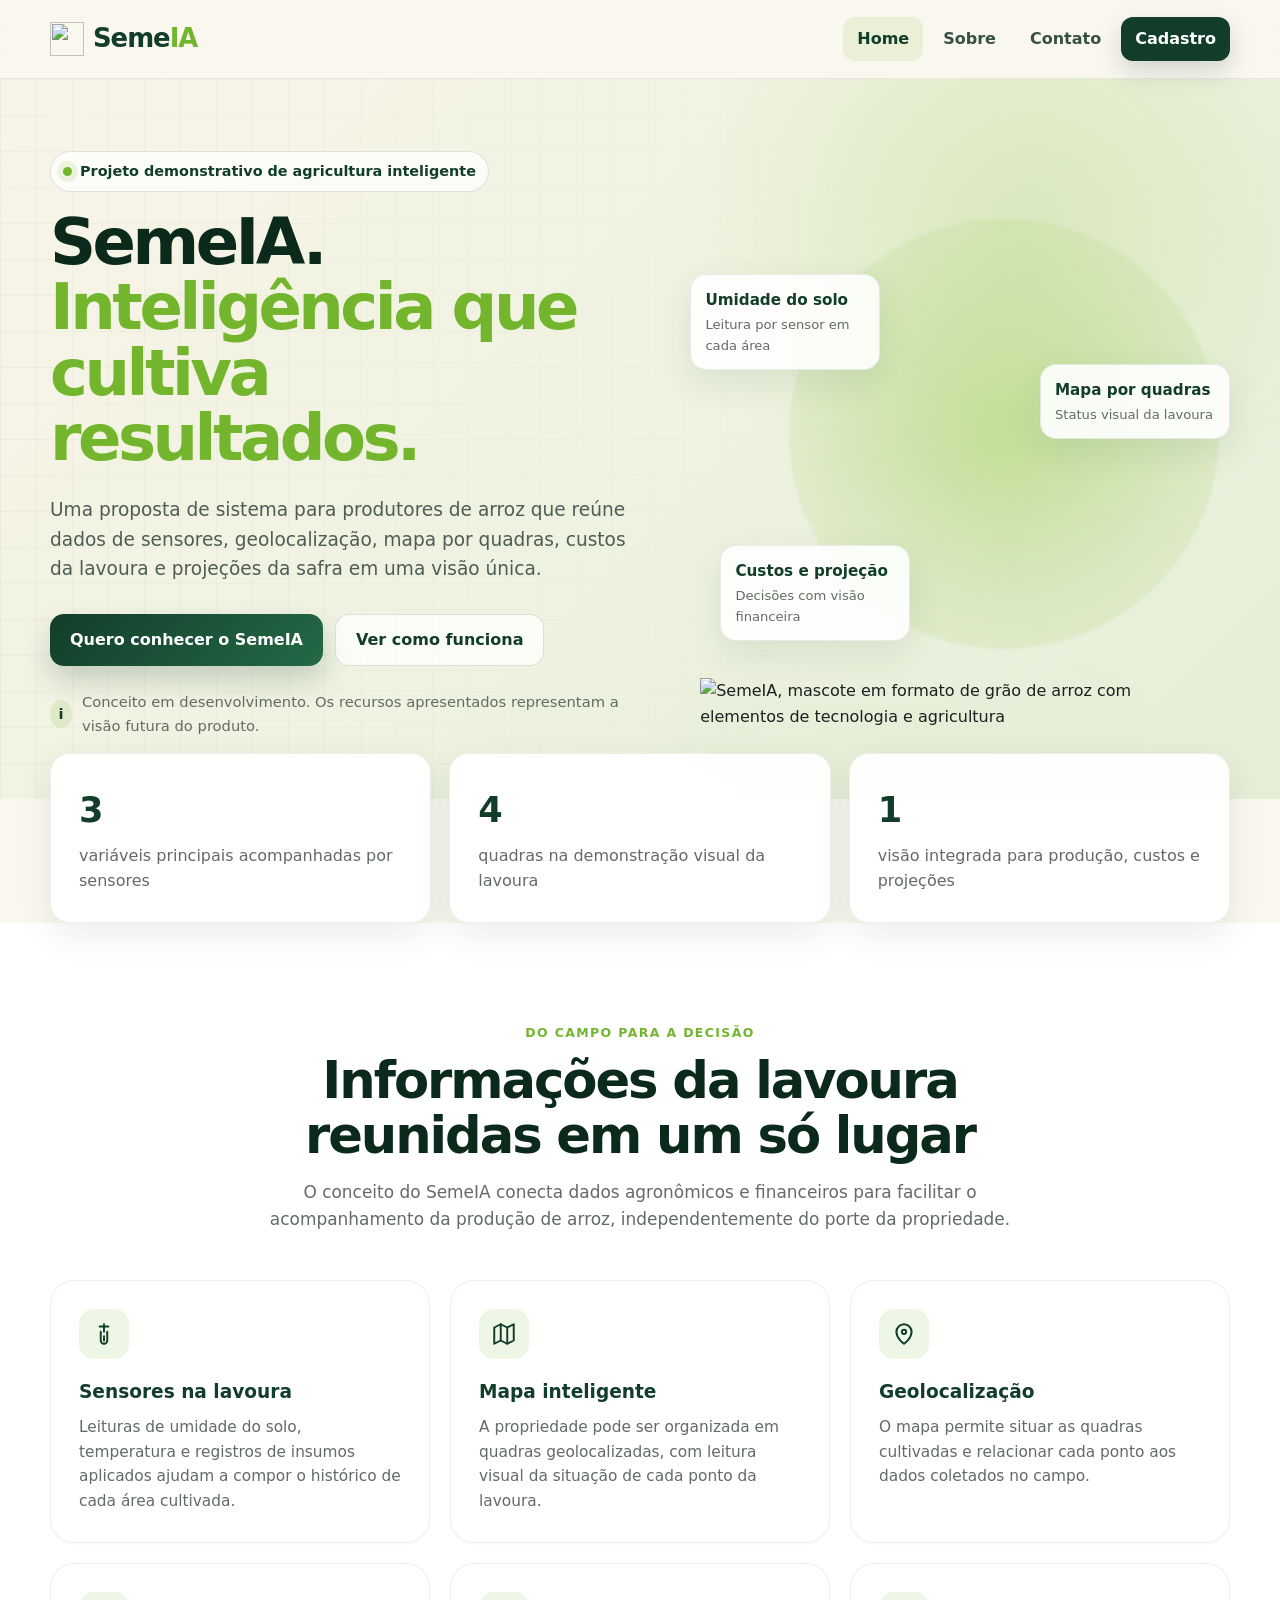
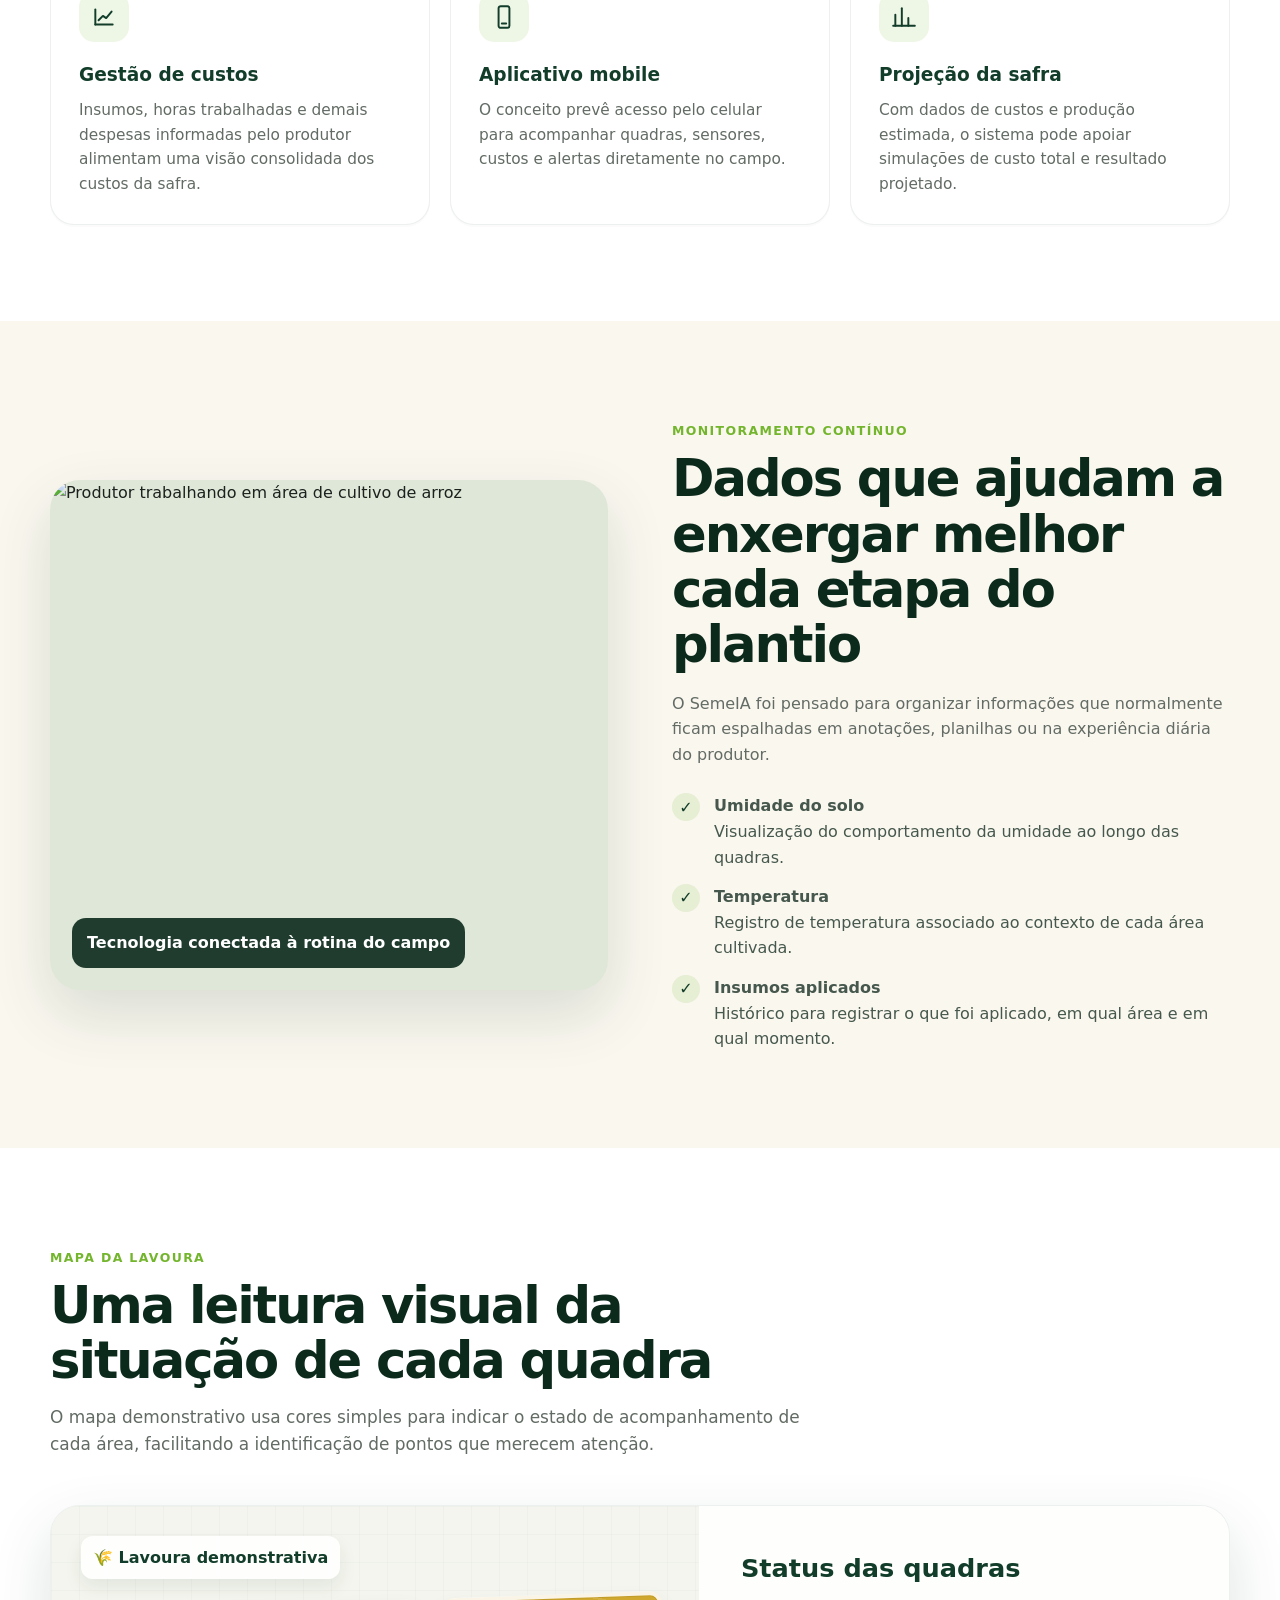
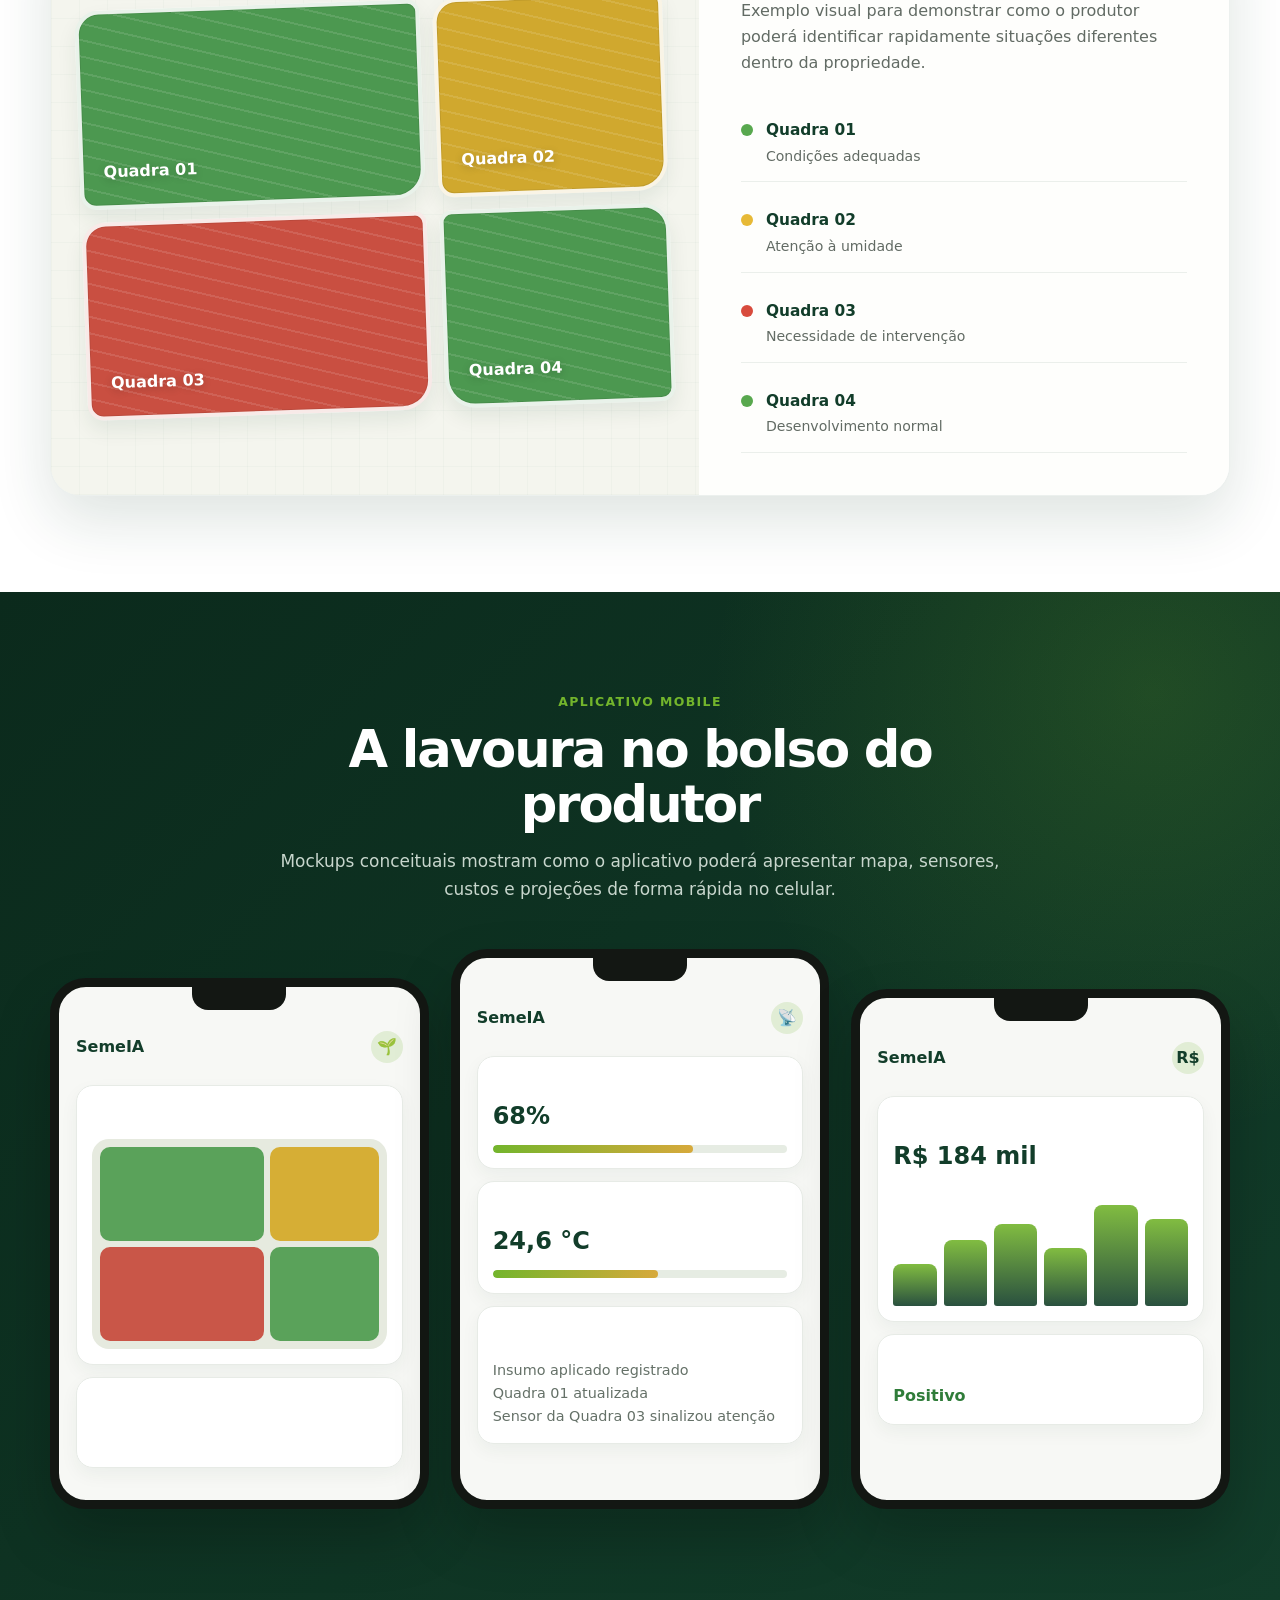
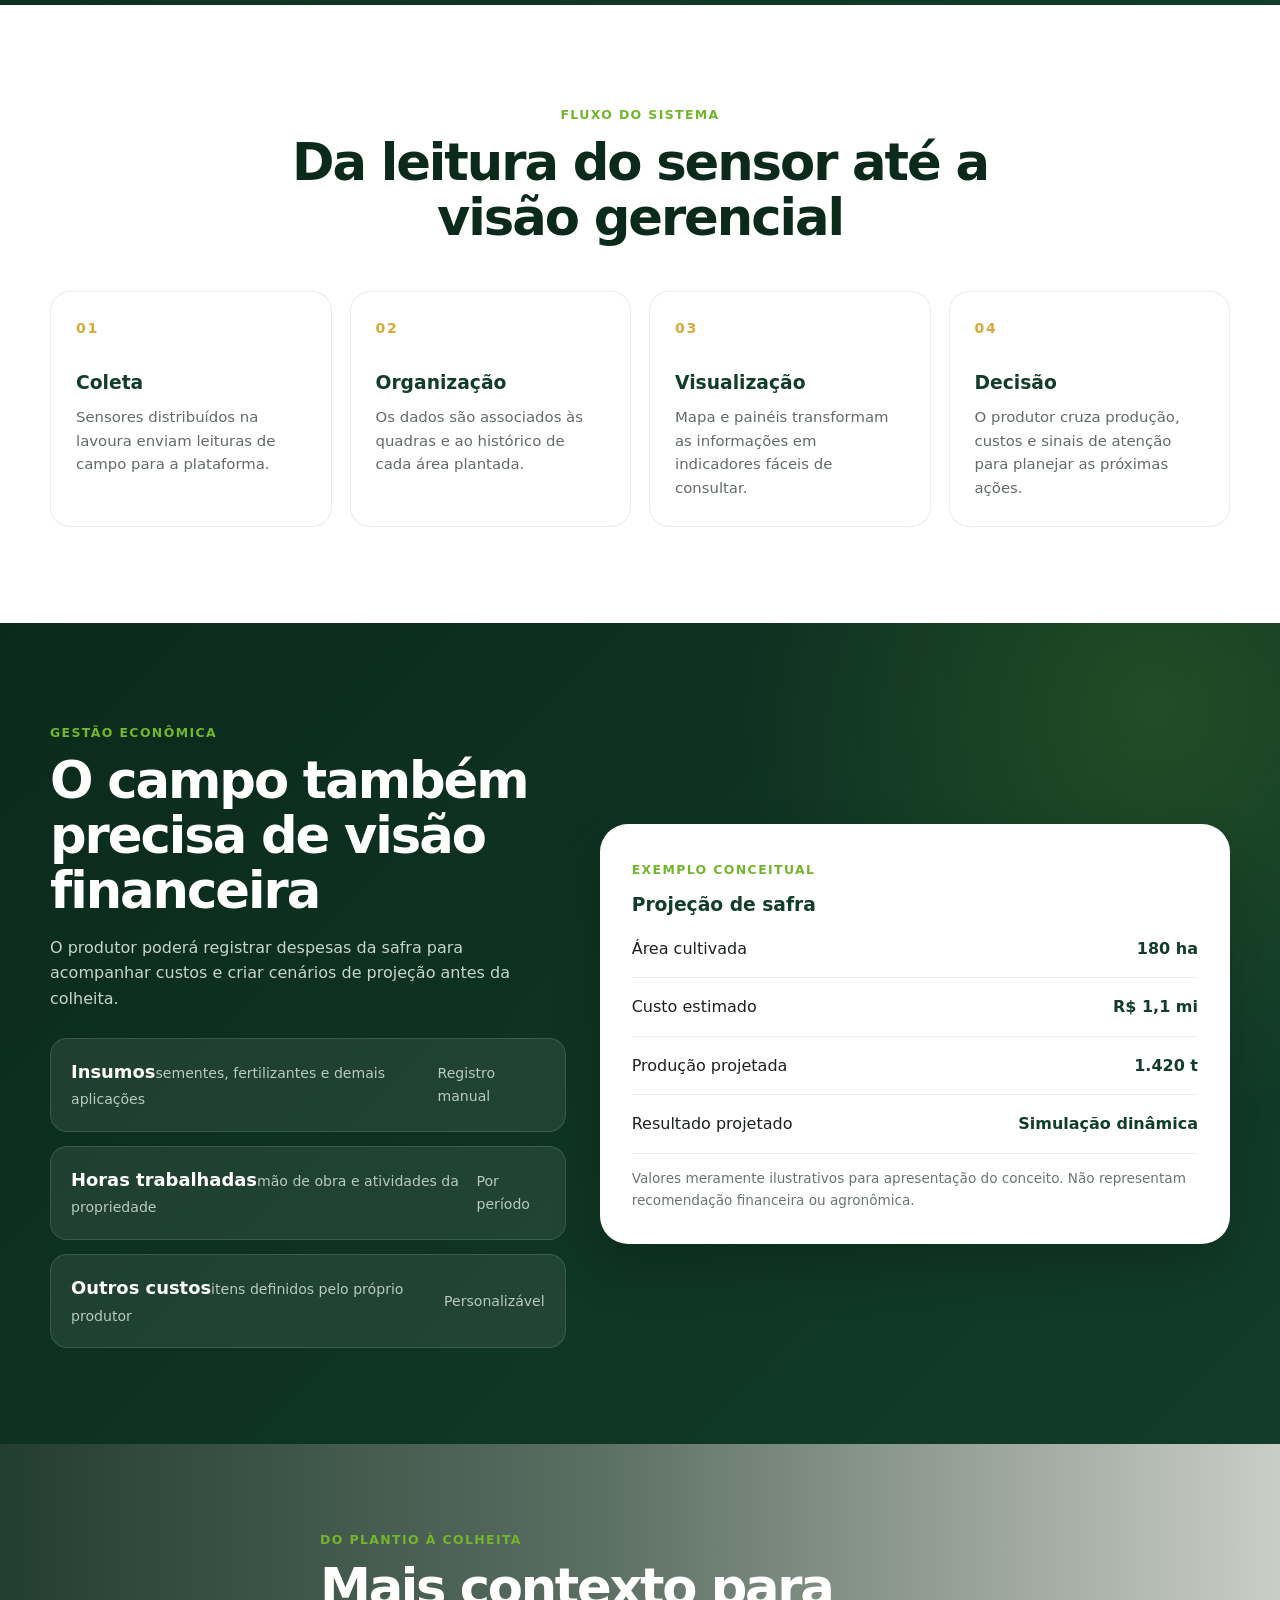
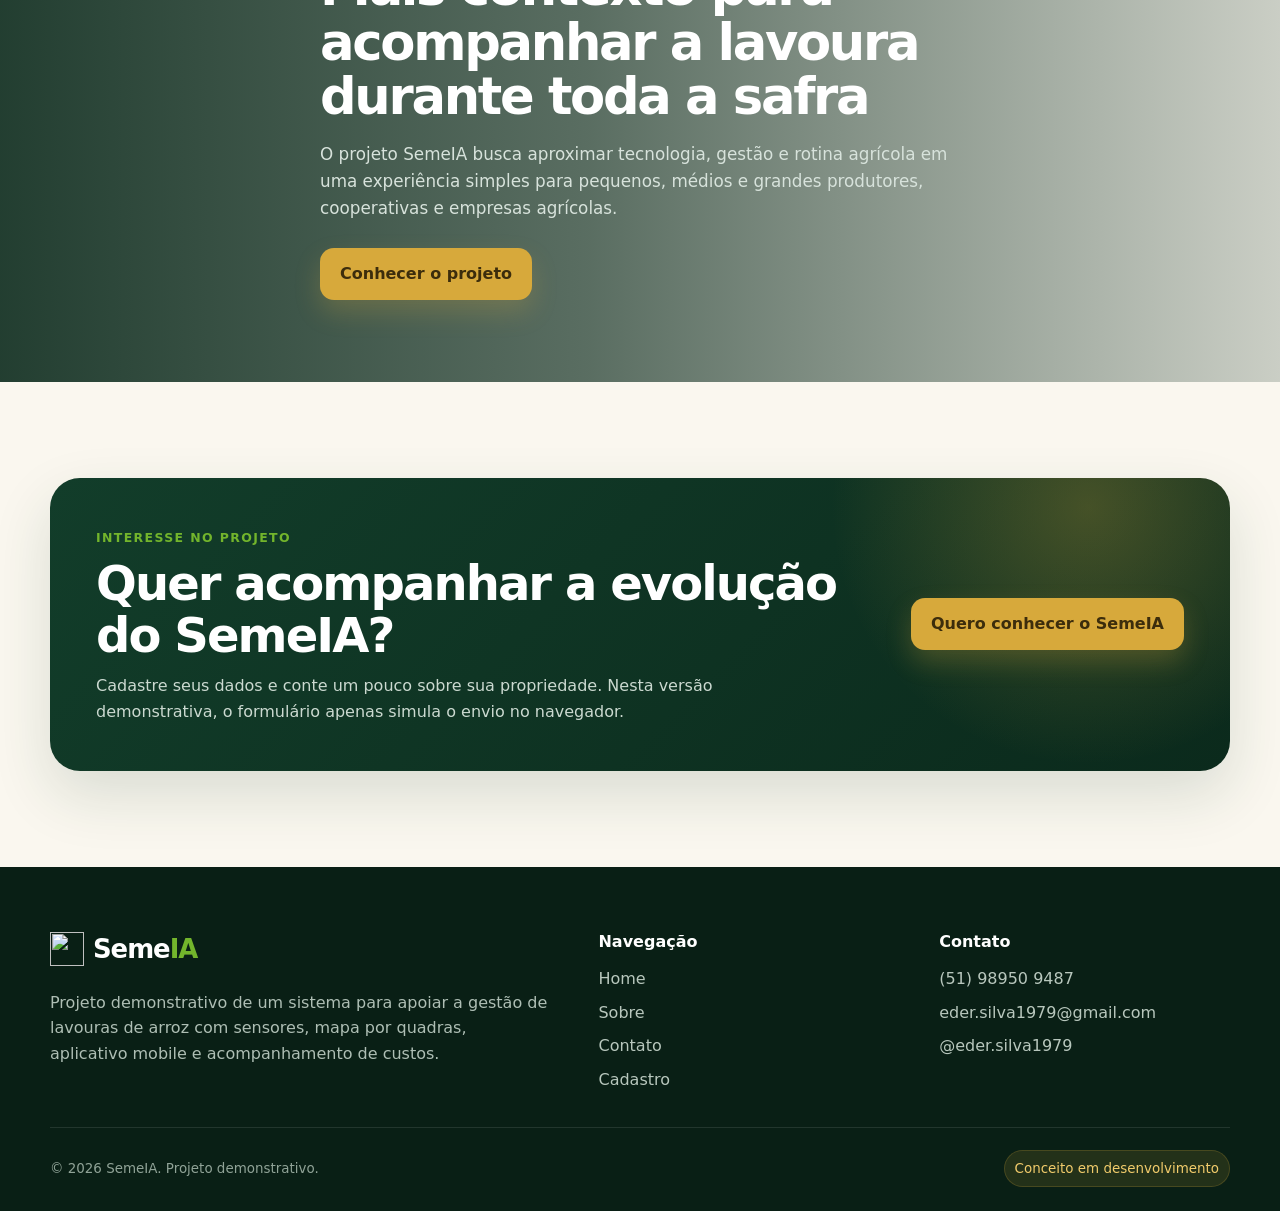
==== index.html @ e6ffd7ab "Add files via upload" ====
<!doctype html>
<html lang="pt-BR">
<head>
  <meta charset="utf-8">
  <meta name="viewport" content="width=device-width, initial-scale=1">
  <meta name="description" content="SemeIA é um projeto demonstrativo de agricultura inteligente para apoiar produtores de arroz com sensores, mapa por quadras, gestão de custos e aplicativo mobile.">
  <title>SemeIA | Inteligência que cultiva resultados</title>
  <link rel="icon" href="assets/folha.svg" type="image/svg+xml">
  <link rel="preconnect" href="https://images.unsplash.com">
  <link rel="stylesheet" href="styles.css">
</head>
<body>
  <a class="skip_link" href="#conteudo">Ir para o conteúdo</a>

  <header class="topbar">
    <div class="container navbar">
      <a class="brand" href="index.html" aria-label="SemeIA Home">
        <img src="assets/folha.svg" alt="">
        <span>Seme<strong>IA</strong></span>
      </a>

      <button class="menu_button" type="button" aria-label="Abrir menu" aria-expanded="false"><span></span></button>

      <nav aria-label="Navegação principal">
        <ul class="nav_links">
          <li><a href="index.html" data-page="index.html">Home</a></li>
          <li><a href="sobre.html" data-page="sobre.html">Sobre</a></li>
          <li><a href="contato.html" data-page="contato.html">Contato</a></li>
          <li><a class="nav_cta" href="cadastro.html" data-page="cadastro.html">Cadastro</a></li>
        </ul>
      </nav>
    </div>
  </header>

  <main id="conteudo">
    <section class="hero">
      <div class="container hero_grid">
        <div class="hero_copy reveal">
          <div class="eyebrow"><span class="eyebrow_dot"></span> Projeto demonstrativo de agricultura inteligente</div>
          <h1>SemeIA. <span>Inteligência que cultiva resultados.</span></h1>
          <p class="hero_text">Uma proposta de sistema para produtores de arroz que reúne dados de sensores, geolocalização, mapa por quadras, custos da lavoura e projeções da safra em uma visão única.</p>
          <div class="hero_actions">
            <a class="button button_primary" href="cadastro.html">Quero conhecer o SemeIA</a>
            <a class="button button_secondary" href="#como_funciona">Ver como funciona</a>
          </div>
          <div class="hero_note"><span class="hero_note_icon">i</span><span>Conceito em desenvolvimento. Os recursos apresentados representam a visão futura do produto.</span></div>
        </div>

        <div class="hero_visual reveal" aria-label="Mascote SemeIA">
          <div class="mascot_glow"></div>
          <div class="sensor_chip sensor_chip_one"><strong>Umidade do solo</strong><span>Leitura por sensor em cada área</span></div>
          <div class="sensor_chip sensor_chip_two"><strong>Mapa por quadras</strong><span>Status visual da lavoura</span></div>
          <div class="sensor_chip sensor_chip_three"><strong>Custos e projeção</strong><span>Decisões com visão financeira</span></div>
          <img class="mascot" src="assets/semeia_mascote.png" alt="SemeIA, mascote em formato de grão de arroz com elementos de tecnologia e agricultura">
        </div>
      </div>
    </section>

    <div class="container stats_grid" aria-label="Destaques do conceito SemeIA">
      <div class="stat_card reveal"><div class="stat_number"><span data-count="3">0</span></div><p>variáveis principais acompanhadas por sensores</p></div>
      <div class="stat_card reveal"><div class="stat_number"><span data-count="4">0</span></div><p>quadras na demonstração visual da lavoura</p></div>
      <div class="stat_card reveal"><div class="stat_number"><span data-count="1">0</span></div><p>visão integrada para produção, custos e projeções</p></div>
    </div>

    <section class="section section_white" id="como_funciona">
      <div class="container">
        <div class="section_head center reveal">
          <span class="kicker">Do campo para a decisão</span>
          <h2>Informações da lavoura reunidas em um só lugar</h2>
          <p>O conceito do SemeIA conecta dados agronômicos e financeiros para facilitar o acompanhamento da produção de arroz, independentemente do porte da propriedade.</p>
        </div>

        <div class="feature_grid">
          <article class="feature_card reveal">
            <div class="feature_icon"><svg viewBox="0 0 24 24"><path d="M12 3v7"/><path d="M8 5h8"/><path d="M9 10v8a3 3 0 0 0 6 0v-8"/><path d="M12 14v4"/></svg></div>
            <h3>Sensores na lavoura</h3>
            <p>Leituras de umidade do solo, temperatura e registros de insumos aplicados ajudam a compor o histórico de cada área cultivada.</p>
          </article>
          <article class="feature_card reveal">
            <div class="feature_icon"><svg viewBox="0 0 24 24"><path d="M3 6l6-3 6 3 6-3v15l-6 3-6-3-6 3V6Z"/><path d="M9 3v15"/><path d="M15 6v15"/></svg></div>
            <h3>Mapa inteligente</h3>
            <p>A propriedade pode ser organizada em quadras geolocalizadas, com leitura visual da situação de cada ponto da lavoura.</p>
          </article>
          <article class="feature_card reveal">
            <div class="feature_icon"><svg viewBox="0 0 24 24"><path d="M12 21s7-4.5 7-11a7 7 0 1 0-14 0c0 6.5 7 11 7 11Z"/><circle cx="12" cy="10" r="2"/></svg></div>
            <h3>Geolocalização</h3>
            <p>O mapa permite situar as quadras cultivadas e relacionar cada ponto aos dados coletados no campo.</p>
          </article>
          <article class="feature_card reveal">
            <div class="feature_icon"><svg viewBox="0 0 24 24"><path d="M4 19V5"/><path d="M4 19h16"/><path d="M7 15l4-4 3 2 5-6"/></svg></div>
            <h3>Gestão de custos</h3>
            <p>Insumos, horas trabalhadas e demais despesas informadas pelo produtor alimentam uma visão consolidada dos custos da safra.</p>
          </article>
          <article class="feature_card reveal">
            <div class="feature_icon"><svg viewBox="0 0 24 24"><rect x="7" y="2" width="10" height="20" rx="2"/><path d="M10 18h4"/></svg></div>
            <h3>Aplicativo mobile</h3>
            <p>O conceito prevê acesso pelo celular para acompanhar quadras, sensores, custos e alertas diretamente no campo.</p>
          </article>
          <article class="feature_card reveal">
            <div class="feature_icon"><svg viewBox="0 0 24 24"><path d="M4 20V10"/><path d="M10 20V4"/><path d="M16 20v-7"/><path d="M22 20H2"/></svg></div>
            <h3>Projeção da safra</h3>
            <p>Com dados de custos e produção estimada, o sistema pode apoiar simulações de custo total e resultado projetado.</p>
          </article>
        </div>
      </div>
    </section>

    <section class="section">
      <div class="container split">
        <div class="photo_frame reveal">
          <img loading="lazy" src="https://images.unsplash.com/photo-1772485329745-ad359733d96e?auto=format&fit=crop&fm=jpg&q=82&w=1200" alt="Produtor trabalhando em área de cultivo de arroz">
          <div class="photo_badge">Tecnologia conectada à rotina do campo</div>
        </div>
        <div class="reveal">
          <span class="kicker">Monitoramento contínuo</span>
          <h2 class="section_title">Dados que ajudam a enxergar melhor cada etapa do plantio</h2>
          <p style="margin-top:18px;color:var(--cinza_medio)">O SemeIA foi pensado para organizar informações que normalmente ficam espalhadas em anotações, planilhas ou na experiência diária do produtor.</p>
          <ul class="check_list">
            <li><span class="check_mark">✓</span><span><strong>Umidade do solo</strong><br>Visualização do comportamento da umidade ao longo das quadras.</span></li>
            <li><span class="check_mark">✓</span><span><strong>Temperatura</strong><br>Registro de temperatura associado ao contexto de cada área cultivada.</span></li>
            <li><span class="check_mark">✓</span><span><strong>Insumos aplicados</strong><br>Histórico para registrar o que foi aplicado, em qual área e em qual momento.</span></li>
          </ul>
        </div>
      </div>
    </section>

    <section class="section section_white">
      <div class="container">
        <div class="section_head reveal">
          <span class="kicker">Mapa da lavoura</span>
          <h2>Uma leitura visual da situação de cada quadra</h2>
          <p>O mapa demonstrativo usa cores simples para indicar o estado de acompanhamento de cada área, facilitando a identificação de pontos que merecem atenção.</p>
        </div>

        <div class="map_panel reveal">
          <div class="field_map">
            <div class="map_label">🌾 Lavoura demonstrativa</div>
            <div class="quadras">
              <div class="quadra quadra_ok"><span>Quadra 01</span></div>
              <div class="quadra quadra_attention"><span>Quadra 02</span></div>
              <div class="quadra quadra_alert"><span>Quadra 03</span></div>
              <div class="quadra quadra_ok quadra_four"><span>Quadra 04</span></div>
            </div>
          </div>
          <div class="map_info">
            <h3>Status das quadras</h3>
            <p>Exemplo visual para demonstrar como o produtor poderá identificar rapidamente situações diferentes dentro da propriedade.</p>
            <div class="legend">
              <div class="legend_item"><span class="legend_dot ok"></span><div><strong>Quadra 01</strong><span>Condições adequadas</span></div></div>
              <div class="legend_item"><span class="legend_dot attention"></span><div><strong>Quadra 02</strong><span>Atenção à umidade</span></div></div>
              <div class="legend_item"><span class="legend_dot alert"></span><div><strong>Quadra 03</strong><span>Necessidade de intervenção</span></div></div>
              <div class="legend_item"><span class="legend_dot ok"></span><div><strong>Quadra 04</strong><span>Desenvolvimento normal</span></div></div>
            </div>
          </div>
        </div>
      </div>
    </section>

    <section class="section section_dark">
      <div class="container">
        <div class="section_head center reveal">
          <span class="kicker">Aplicativo mobile</span>
          <h2>A lavoura no bolso do produtor</h2>
          <p>Mockups conceituais mostram como o aplicativo poderá apresentar mapa, sensores, custos e projeções de forma rápida no celular.</p>
        </div>

        <div class="phones">
          <div class="phone reveal">
            <div class="phone_top"></div>
            <div class="app_header"><span>SemeIA</span><span class="app_avatar">🌱</span></div>
            <div class="app_body">
              <div class="app_card"><strong>Mapa das quadras</strong><div class="mini_map" style="margin-top:12px"><div style="background:#5aa25a"></div><div style="background:#d6ae35"></div><div style="background:#c95648"></div><div style="background:#5aa25a"></div></div></div>
              <div class="app_card"><small>Quadra selecionada</small><div class="app_metric"><strong>Quadra 02</strong><span>Umidade em atenção</span></div></div>
            </div>
          </div>

          <div class="phone reveal">
            <div class="phone_top"></div>
            <div class="app_header"><span>SemeIA</span><span class="app_avatar">📡</span></div>
            <div class="app_body">
              <div class="app_card"><small>Umidade do solo</small><div class="metric_value">68%</div><div class="mini_bar"><span style="width:68%"></span></div></div>
              <div class="app_card"><small>Temperatura</small><div class="metric_value">24,6 °C</div><div class="mini_bar"><span style="width:56%"></span></div></div>
              <div class="app_card"><strong>Últimos registros</strong><div style="margin-top:12px;color:#657168;font-size:.9rem">Insumo aplicado registrado<br>Quadra 01 atualizada<br>Sensor da Quadra 03 sinalizou atenção</div></div>
            </div>
          </div>

          <div class="phone reveal">
            <div class="phone_top"></div>
            <div class="app_header"><span>SemeIA</span><span class="app_avatar">R$</span></div>
            <div class="app_body">
              <div class="app_card"><small>Custo acumulado</small><div class="metric_value">R$ 184 mil</div><div class="chart"><span style="height:35%"></span><span style="height:55%"></span><span style="height:68%"></span><span style="height:48%"></span><span style="height:84%"></span><span style="height:72%"></span></div></div>
              <div class="app_card"><small>Resultado projetado</small><div class="app_metric"><strong style="color:#2f7c39">Positivo</strong><span>Simulação conceitual</span></div></div>
            </div>
          </div>
        </div>
      </div>
    </section>

    <section class="section section_white">
      <div class="container">
        <div class="section_head center reveal">
          <span class="kicker">Fluxo do sistema</span>
          <h2>Da leitura do sensor até a visão gerencial</h2>
        </div>
        <div class="process_grid">
          <article class="process_card reveal"><h3>Coleta</h3><p>Sensores distribuídos na lavoura enviam leituras de campo para a plataforma.</p></article>
          <article class="process_card reveal"><h3>Organização</h3><p>Os dados são associados às quadras e ao histórico de cada área plantada.</p></article>
          <article class="process_card reveal"><h3>Visualização</h3><p>Mapa e painéis transformam as informações em indicadores fáceis de consultar.</p></article>
          <article class="process_card reveal"><h3>Decisão</h3><p>O produtor cruza produção, custos e sinais de atenção para planejar as próximas ações.</p></article>
        </div>
      </div>
    </section>

    <section class="section section_dark">
      <div class="container cost_panel">
        <div class="reveal">
          <span class="kicker">Gestão econômica</span>
          <h2>O campo também precisa de visão financeira</h2>
          <p style="margin-top:16px;color:#c6d5cb">O produtor poderá registrar despesas da safra para acompanhar custos e criar cenários de projeção antes da colheita.</p>
          <div class="cost_cards" style="margin-top:26px">
            <div class="cost_card"><div><strong>Insumos</strong><span>sementes, fertilizantes e demais aplicações</span></div><span>Registro manual</span></div>
            <div class="cost_card"><div><strong>Horas trabalhadas</strong><span>mão de obra e atividades da propriedade</span></div><span>Por período</span></div>
            <div class="cost_card"><div><strong>Outros custos</strong><span>itens definidos pelo próprio produtor</span></div><span>Personalizável</span></div>
          </div>
        </div>
        <div class="projection_card reveal">
          <span class="kicker">Exemplo conceitual</span>
          <h3>Projeção de safra</h3>
          <div class="projection_row"><span>Área cultivada</span><strong>180 ha</strong></div>
          <div class="projection_row"><span>Custo estimado</span><strong>R$ 1,1 mi</strong></div>
          <div class="projection_row"><span>Produção projetada</span><strong>1.420 t</strong></div>
          <div class="projection_row"><span>Resultado projetado</span><strong>Simulação dinâmica</strong></div>
          <p style="margin-top:14px;color:#6a756e;font-size:.85rem">Valores meramente ilustrativos para apresentação do conceito. Não representam recomendação financeira ou agronômica.</p>
        </div>
      </div>
    </section>

    <section class="photo_band">
      <div class="container photo_band_content reveal">
        <span class="kicker">Do plantio à colheita</span>
        <h2>Mais contexto para acompanhar a lavoura durante toda a safra</h2>
        <p>O projeto SemeIA busca aproximar tecnologia, gestão e rotina agrícola em uma experiência simples para pequenos, médios e grandes produtores, cooperativas e empresas agrícolas.</p>
        <a class="button button_gold" href="sobre.html">Conhecer o projeto</a>
      </div>
    </section>

    <section class="section">
      <div class="container cta_box reveal">
        <div>
          <span class="kicker">Interesse no projeto</span>
          <h2>Quer acompanhar a evolução do SemeIA?</h2>
          <p>Cadastre seus dados e conte um pouco sobre sua propriedade. Nesta versão demonstrativa, o formulário apenas simula o envio no navegador.</p>
        </div>
        <div class="cta_actions"><a class="button button_gold" href="cadastro.html">Quero conhecer o SemeIA</a></div>
      </div>
    </section>
  </main>

  <footer class="footer">
    <div class="container">
      <div class="footer_grid">
        <div>
          <a class="brand" href="index.html"><img src="assets/folha.svg" alt=""><span>Seme<strong>IA</strong></span></a>
          <p class="footer_about">Projeto demonstrativo de um sistema para apoiar a gestão de lavouras de arroz com sensores, mapa por quadras, aplicativo mobile e acompanhamento de custos.</p>
        </div>
        <div>
          <h4>Navegação</h4>
          <ul class="footer_links"><li><a href="index.html">Home</a></li><li><a href="sobre.html">Sobre</a></li><li><a href="contato.html">Contato</a></li><li><a href="cadastro.html">Cadastro</a></li></ul>
        </div>
        <div>
          <h4>Contato</h4>
          <ul class="footer_links"><li><a href="tel:+5551989509487">(51) 98950 9487</a></li><li><a href="mailto:eder.silva1979@gmail.com">eder.silva1979@gmail.com</a></li><li><a href="https://instagram.com/eder.silva1979" target="_blank" rel="noopener">@eder.silva1979</a></li></ul>
        </div>
      </div>
      <div class="footer_bottom"><span>© 2026 SemeIA. Projeto demonstrativo.</span><span class="demo_badge">Conceito em desenvolvimento</span></div>
    </div>
  </footer>

  <script src="script.js"></script>
</body>
</html>
---- styles.css ----
:root {
  --verde_floresta: #123d2a;
  --verde_profundo: #0b2a1c;
  --verde_folha: #73b52c;
  --verde_claro: #b7d985;
  --dourado_arroz: #d7a93b;
  --bege_palha: #f1ead9;
  --bege_claro: #faf7ef;
  --branco: #ffffff;
  --cinza_escuro: #1c211e;
  --cinza_medio: #626b64;
  --cinza_claro: #edf0ed;
  --alerta: #d84b3d;
  --atencao: #e7b936;
  --ok: #58a84e;
  --sombra: 0 24px 60px rgba(18, 61, 42, 0.14);
  --sombra_suave: 0 12px 34px rgba(18, 61, 42, 0.09);
  --raio: 24px;
  --raio_menor: 16px;
  --largura: 1180px;
}

* {
  box-sizing: border-box;
  margin: 0;
  padding: 0;
}

html {
  scroll-behavior: smooth;
}

body {
  font-family: Inter, ui-sans-serif, system-ui, -apple-system, BlinkMacSystemFont, "Segoe UI", sans-serif;
  color: var(--cinza_escuro);
  background: var(--bege_claro);
  line-height: 1.6;
  overflow-x: hidden;
}

img {
  display: block;
  width: 100%;
}

a {
  color: inherit;
  text-decoration: none;
}

button,
input,
select,
textarea {
  font: inherit;
}

.container {
  width: min(var(--largura), calc(100% - 40px));
  margin: 0 auto;
}

.skip_link {
  position: fixed;
  top: 10px;
  left: 10px;
  z-index: 9999;
  transform: translateY(-160%);
  background: var(--verde_profundo);
  color: var(--branco);
  padding: 10px 14px;
  border-radius: 10px;
}

.skip_link:focus {
  transform: translateY(0);
}

.topbar {
  position: sticky;
  top: 0;
  z-index: 1000;
  background: rgba(250, 247, 239, 0.9);
  backdrop-filter: blur(16px);
  border-bottom: 1px solid rgba(18, 61, 42, 0.09);
}

.navbar {
  min-height: 78px;
  display: flex;
  align-items: center;
  justify-content: space-between;
  gap: 28px;
}

.brand {
  display: inline-flex;
  align-items: center;
  gap: 9px;
  font-size: 1.62rem;
  font-weight: 850;
  color: var(--verde_floresta);
  letter-spacing: -0.04em;
}

.brand img {
  width: 34px;
  height: 34px;
}

.brand strong {
  color: var(--verde_folha);
}

.nav_links {
  display: flex;
  align-items: center;
  gap: 6px;
  list-style: none;
}

.nav_links a {
  display: inline-flex;
  align-items: center;
  min-height: 44px;
  padding: 9px 14px;
  border-radius: 12px;
  font-weight: 650;
  color: #365043;
  transition: 180ms ease;
}

.nav_links a:hover,
.nav_links a.active {
  background: rgba(115, 181, 44, 0.12);
  color: var(--verde_floresta);
}

.nav_cta {
  background: var(--verde_floresta) !important;
  color: var(--branco) !important;
  box-shadow: 0 10px 24px rgba(18, 61, 42, 0.18);
}

.menu_button {
  display: none;
  width: 46px;
  height: 46px;
  border: 0;
  border-radius: 14px;
  background: rgba(18, 61, 42, 0.08);
  color: var(--verde_floresta);
  cursor: pointer;
}

.menu_button span,
.menu_button::before,
.menu_button::after {
  content: "";
  display: block;
  width: 22px;
  height: 2px;
  margin: 5px auto;
  background: currentColor;
  transition: 180ms ease;
}

.hero {
  position: relative;
  min-height: 700px;
  overflow: hidden;
  background:
    radial-gradient(circle at 80% 20%, rgba(183, 217, 133, 0.38), transparent 28%),
    linear-gradient(135deg, #f8f4e8 0%, #edf2df 58%, #e5eed7 100%);
}

.hero::before {
  content: "";
  position: absolute;
  inset: 0;
  background-image:
    linear-gradient(rgba(18, 61, 42, 0.035) 1px, transparent 1px),
    linear-gradient(90deg, rgba(18, 61, 42, 0.035) 1px, transparent 1px);
  background-size: 36px 36px;
  mask-image: linear-gradient(to right, #000 0%, transparent 72%);
  pointer-events: none;
}

.hero_grid {
  position: relative;
  z-index: 2;
  min-height: 700px;
  display: grid;
  grid-template-columns: 1.05fr 0.95fr;
  align-items: center;
  gap: 44px;
  padding: 72px 0 62px;
}

.eyebrow {
  display: inline-flex;
  align-items: center;
  gap: 8px;
  margin-bottom: 18px;
  padding: 8px 12px;
  border: 1px solid rgba(18, 61, 42, 0.13);
  border-radius: 999px;
  background: rgba(255, 255, 255, 0.7);
  color: var(--verde_floresta);
  font-weight: 750;
  font-size: 0.9rem;
}

.eyebrow_dot {
  width: 9px;
  height: 9px;
  border-radius: 50%;
  background: var(--verde_folha);
  box-shadow: 0 0 0 6px rgba(115, 181, 44, 0.12);
}

.hero h1,
.page_hero h1 {
  font-size: clamp(2.7rem, 5vw, 5rem);
  line-height: 1.02;
  letter-spacing: -0.055em;
  color: var(--verde_profundo);
  max-width: 790px;
}

.hero h1 span {
  color: var(--verde_folha);
}

.hero_text {
  max-width: 660px;
  margin: 24px 0 30px;
  font-size: 1.16rem;
  color: #4e5e54;
}

.hero_actions,
.cta_actions {
  display: flex;
  flex-wrap: wrap;
  gap: 12px;
}

.button {
  display: inline-flex;
  align-items: center;
  justify-content: center;
  min-height: 52px;
  padding: 12px 20px;
  border: 0;
  border-radius: 14px;
  font-weight: 780;
  cursor: pointer;
  transition: transform 180ms ease, box-shadow 180ms ease, background 180ms ease;
}

.button:hover {
  transform: translateY(-2px);
}

.button_primary {
  color: var(--branco);
  background: linear-gradient(135deg, var(--verde_floresta), #246946);
  box-shadow: 0 14px 28px rgba(18, 61, 42, 0.2);
}

.button_secondary {
  color: var(--verde_floresta);
  background: rgba(255, 255, 255, 0.72);
  border: 1px solid rgba(18, 61, 42, 0.14);
}

.button_gold {
  color: #3c2d0c;
  background: var(--dourado_arroz);
  box-shadow: 0 12px 26px rgba(215, 169, 59, 0.24);
}

.hero_note {
  display: flex;
  gap: 10px;
  align-items: center;
  margin-top: 24px;
  color: var(--cinza_medio);
  font-size: 0.92rem;
}

.hero_note_icon {
  width: 28px;
  height: 28px;
  border-radius: 50%;
  display: grid;
  place-items: center;
  background: rgba(115, 181, 44, 0.14);
  color: var(--verde_floresta);
  font-weight: 900;
}

.hero_visual {
  position: relative;
  min-height: 570px;
  display: grid;
  place-items: end center;
}

.mascot_glow {
  position: absolute;
  width: 430px;
  height: 430px;
  border-radius: 50%;
  background: radial-gradient(circle, rgba(183, 217, 133, 0.75), rgba(183, 217, 133, 0));
  filter: blur(1px);
  top: 60px;
  right: 2%;
}

.mascot {
  position: relative;
  z-index: 2;
  width: min(520px, 100%);
  max-height: 610px;
  object-fit: contain;
  object-position: bottom;
  filter: drop-shadow(0 30px 38px rgba(20, 54, 35, 0.2));
  animation: float 5.2s ease-in-out infinite;
}

@keyframes float {
  0%, 100% { transform: translateY(0); }
  50% { transform: translateY(-10px); }
}

.sensor_chip {
  position: absolute;
  z-index: 3;
  width: 190px;
  padding: 13px 14px;
  border-radius: 16px;
  background: rgba(255, 255, 255, 0.88);
  border: 1px solid rgba(18, 61, 42, 0.09);
  box-shadow: var(--sombra_suave);
  backdrop-filter: blur(12px);
}

.sensor_chip strong {
  display: block;
  color: var(--verde_floresta);
  font-size: 0.95rem;
}

.sensor_chip span {
  display: block;
  margin-top: 2px;
  font-size: 0.82rem;
  color: var(--cinza_medio);
}

.sensor_chip_one { left: 0; top: 115px; }
.sensor_chip_two { right: 0; top: 205px; }
.sensor_chip_three { left: 30px; bottom: 88px; }

.section {
  padding: 96px 0;
}

.section_white {
  background: var(--branco);
}

.section_dark {
  color: var(--branco);
  background:
    radial-gradient(circle at 90% 10%, rgba(115, 181, 44, 0.18), transparent 30%),
    linear-gradient(135deg, #0b2a1c, #123d2a);
}

.section_head {
  max-width: 760px;
  margin-bottom: 46px;
}

.section_head.center {
  text-align: center;
  margin-left: auto;
  margin-right: auto;
}

.kicker {
  display: inline-block;
  margin-bottom: 10px;
  color: var(--verde_folha);
  font-weight: 820;
  text-transform: uppercase;
  letter-spacing: 0.11em;
  font-size: 0.78rem;
}

.section h2,
.section_title {
  font-size: clamp(2rem, 4vw, 3.25rem);
  line-height: 1.08;
  letter-spacing: -0.04em;
  color: var(--verde_profundo);
}

.section_dark h2,
.section_dark .section_title {
  color: var(--branco);
}

.section_head p {
  margin-top: 16px;
  font-size: 1.06rem;
  color: var(--cinza_medio);
}

.section_dark .section_head p {
  color: #c8d6cd;
}

.stats_grid {
  display: grid;
  grid-template-columns: repeat(3, 1fr);
  gap: 18px;
  margin-top: -46px;
  position: relative;
  z-index: 8;
}

.stat_card {
  padding: 28px;
  border-radius: 20px;
  background: rgba(255, 255, 255, 0.95);
  border: 1px solid rgba(18, 61, 42, 0.08);
  box-shadow: var(--sombra_suave);
}

.stat_number {
  display: inline-flex;
  align-items: baseline;
  gap: 4px;
  font-size: 2.2rem;
  font-weight: 900;
  color: var(--verde_floresta);
  letter-spacing: -0.05em;
}

.stat_card p {
  margin-top: 4px;
  color: var(--cinza_medio);
}

.feature_grid {
  display: grid;
  grid-template-columns: repeat(3, 1fr);
  gap: 20px;
}

.feature_card {
  min-height: 238px;
  padding: 28px;
  border-radius: var(--raio);
  background: var(--branco);
  border: 1px solid rgba(18, 61, 42, 0.08);
  box-shadow: 0 2px 0 rgba(18, 61, 42, 0.02);
  transition: transform 220ms ease, box-shadow 220ms ease, border 220ms ease;
}

.feature_card:hover {
  transform: translateY(-7px);
  border-color: rgba(115, 181, 44, 0.36);
  box-shadow: var(--sombra_suave);
}

.feature_icon {
  width: 50px;
  height: 50px;
  display: grid;
  place-items: center;
  border-radius: 15px;
  background: rgba(115, 181, 44, 0.12);
  color: var(--verde_floresta);
  margin-bottom: 18px;
}

.feature_icon svg {
  width: 26px;
  height: 26px;
  stroke: currentColor;
  fill: none;
  stroke-width: 1.8;
  stroke-linecap: round;
  stroke-linejoin: round;
}

.feature_card h3 {
  color: var(--verde_floresta);
  font-size: 1.16rem;
  margin-bottom: 9px;
}

.feature_card p {
  color: var(--cinza_medio);
  font-size: 0.96rem;
}

.split {
  display: grid;
  grid-template-columns: 1fr 1fr;
  align-items: center;
  gap: 64px;
}

.photo_frame {
  position: relative;
  overflow: hidden;
  min-height: 510px;
  border-radius: 30px;
  box-shadow: var(--sombra);
  background: #dfe8d8;
}

.photo_frame img {
  position: absolute;
  inset: 0;
  height: 100%;
  object-fit: cover;
  transition: transform 700ms ease;
}

.photo_frame:hover img {
  transform: scale(1.035);
}

.photo_badge {
  position: absolute;
  left: 22px;
  bottom: 22px;
  padding: 12px 15px;
  border-radius: 14px;
  background: rgba(11, 42, 28, 0.9);
  color: var(--branco);
  backdrop-filter: blur(8px);
  font-weight: 700;
}

.check_list {
  display: grid;
  gap: 14px;
  list-style: none;
  margin-top: 26px;
}

.check_list li {
  display: grid;
  grid-template-columns: 30px 1fr;
  gap: 12px;
  color: #46584d;
}

.check_mark {
  width: 28px;
  height: 28px;
  display: grid;
  place-items: center;
  border-radius: 50%;
  background: rgba(115, 181, 44, 0.14);
  color: var(--verde_floresta);
  font-weight: 900;
}

.map_panel {
  display: grid;
  grid-template-columns: 1.1fr 0.9fr;
  overflow: hidden;
  border-radius: 30px;
  background: var(--branco);
  border: 1px solid rgba(18, 61, 42, 0.08);
  box-shadow: var(--sombra);
}

.field_map {
  position: relative;
  min-height: 540px;
  padding: 30px;
  background:
    linear-gradient(rgba(255,255,255,0.5), rgba(255,255,255,0.5)),
    linear-gradient(90deg, rgba(18,61,42,0.05) 1px, transparent 1px),
    linear-gradient(rgba(18,61,42,0.05) 1px, transparent 1px),
    #e8ebdc;
  background-size: auto, 28px 28px, 28px 28px, auto;
}

.map_label {
  display: inline-flex;
  gap: 8px;
  align-items: center;
  padding: 9px 12px;
  border-radius: 12px;
  background: rgba(255, 255, 255, 0.9);
  color: var(--verde_floresta);
  font-weight: 800;
  box-shadow: 0 8px 18px rgba(18, 61, 42, 0.08);
}

.quadras {
  display: grid;
  grid-template-columns: 1.2fr 0.8fr;
  grid-template-rows: 1fr 1fr;
  gap: 13px;
  height: 410px;
  margin-top: 22px;
  transform: rotate(-2deg);
}

.quadra {
  position: relative;
  display: flex;
  align-items: flex-end;
  padding: 20px;
  border: 4px solid rgba(255,255,255,0.88);
  border-radius: 24px 12px 30px 16px;
  color: var(--branco);
  font-weight: 850;
  overflow: hidden;
  box-shadow: inset 0 0 0 1px rgba(0,0,0,0.08), 0 10px 20px rgba(18,61,42,0.08);
}

.quadra::before {
  content: "";
  position: absolute;
  inset: 0;
  opacity: 0.22;
  background: repeating-linear-gradient(15deg, rgba(255,255,255,0.5) 0 2px, transparent 2px 16px);
}

.quadra span {
  position: relative;
  z-index: 2;
  text-shadow: 0 2px 8px rgba(0,0,0,0.2);
}

.quadra_ok { background: #4c9850; }
.quadra_attention { background: #d0a82e; }
.quadra_alert { background: #c94f41; }
.quadra_four { border-radius: 12px 26px 14px 30px; }

.map_info {
  padding: 42px;
  background: #fefefc;
}

.map_info h3 {
  font-size: 1.6rem;
  color: var(--verde_floresta);
  margin-bottom: 10px;
}

.map_info > p {
  color: var(--cinza_medio);
}

.legend {
  display: grid;
  gap: 13px;
  margin-top: 30px;
}

.legend_item {
  display: grid;
  grid-template-columns: 14px 1fr;
  gap: 11px;
  align-items: start;
  padding: 13px 0;
  border-bottom: 1px solid rgba(18, 61, 42, 0.08);
}

.legend_dot {
  width: 12px;
  height: 12px;
  margin-top: 6px;
  border-radius: 50%;
}

.legend_dot.ok { background: var(--ok); }
.legend_dot.attention { background: var(--atencao); }
.legend_dot.alert { background: var(--alerta); }

.legend_item strong {
  display: block;
  color: var(--verde_floresta);
  font-size: 0.96rem;
}

.legend_item span {
  color: var(--cinza_medio);
  font-size: 0.88rem;
}

.phones {
  display: grid;
  grid-template-columns: repeat(3, 1fr);
  gap: 22px;
  align-items: end;
  margin-top: 42px;
}

.phone {
  border: 9px solid #131713;
  border-radius: 36px;
  background: #f7f8f5;
  min-height: 520px;
  overflow: hidden;
  box-shadow: 0 28px 56px rgba(0,0,0,0.22);
  transform: translateY(0);
  transition: transform 250ms ease;
}

.phone:hover {
  transform: translateY(-8px);
}

.phone:nth-child(2) {
  min-height: 560px;
}

.phone_top {
  width: 94px;
  height: 23px;
  margin: 0 auto 6px;
  border-radius: 0 0 16px 16px;
  background: #131713;
}

.app_header {
  display: flex;
  justify-content: space-between;
  align-items: center;
  padding: 15px 17px 10px;
  color: var(--verde_floresta);
  font-weight: 850;
}

.app_avatar {
  width: 32px;
  height: 32px;
  border-radius: 50%;
  background: rgba(115, 181, 44, 0.16);
  display: grid;
  place-items: center;
}

.app_body {
  padding: 12px 17px 20px;
}

.app_card {
  margin-bottom: 12px;
  padding: 15px;
  border-radius: 17px;
  background: var(--branco);
  border: 1px solid #e7ebe6;
  box-shadow: 0 7px 18px rgba(18,61,42,0.05);
}

.app_metric {
  display: flex;
  justify-content: space-between;
  gap: 10px;
  margin-top: 8px;
}

.metric_value {
  font-size: 1.5rem;
  font-weight: 900;
  color: var(--verde_floresta);
}

.mini_bar {
  height: 8px;
  border-radius: 99px;
  background: #e6ece3;
  overflow: hidden;
  margin-top: 9px;
}

.mini_bar span {
  display: block;
  height: 100%;
  border-radius: inherit;
  background: linear-gradient(90deg, var(--verde_folha), var(--dourado_arroz));
}

.mini_map {
  display: grid;
  grid-template-columns: 1.2fr 0.8fr;
  grid-template-rows: 1fr 1fr;
  gap: 6px;
  height: 210px;
  padding: 8px;
  border-radius: 17px;
  background: #e6eadf;
}

.mini_map div {
  border-radius: 10px;
}

.chart {
  height: 130px;
  display: flex;
  gap: 7px;
  align-items: end;
  padding-top: 10px;
}

.chart span {
  flex: 1;
  border-radius: 8px 8px 3px 3px;
  background: linear-gradient(to top, var(--verde_floresta), var(--verde_folha));
  opacity: 0.9;
}

.process_grid {
  display: grid;
  grid-template-columns: repeat(4, 1fr);
  gap: 18px;
  counter-reset: steps;
}

.process_card {
  position: relative;
  padding: 25px;
  border-radius: 20px;
  background: var(--branco);
  border: 1px solid rgba(18,61,42,0.09);
}

.process_card::before {
  counter-increment: steps;
  content: "0" counter(steps);
  display: block;
  margin-bottom: 28px;
  color: var(--dourado_arroz);
  font-size: 0.88rem;
  font-weight: 900;
  letter-spacing: 0.12em;
}

.process_card h3 {
  color: var(--verde_floresta);
  margin-bottom: 8px;
}

.process_card p {
  color: var(--cinza_medio);
  font-size: 0.93rem;
}

.cost_panel {
  display: grid;
  grid-template-columns: 0.9fr 1.1fr;
  gap: 34px;
  align-items: center;
}

.cost_cards {
  display: grid;
  gap: 14px;
}

.cost_card {
  display: flex;
  justify-content: space-between;
  align-items: center;
  padding: 19px 20px;
  border-radius: 17px;
  background: rgba(255,255,255,0.08);
  border: 1px solid rgba(255,255,255,0.12);
}

.cost_card strong {
  font-size: 1.12rem;
}

.cost_card span {
  color: #b9cabe;
  font-size: 0.88rem;
}

.projection_card {
  padding: 32px;
  border-radius: 28px;
  color: var(--cinza_escuro);
  background: var(--branco);
  box-shadow: 0 24px 50px rgba(0,0,0,0.18);
}

.projection_card h3 {
  color: var(--verde_floresta);
}

.projection_row {
  display: flex;
  justify-content: space-between;
  gap: 16px;
  padding: 16px 0;
  border-bottom: 1px solid var(--cinza_claro);
}

.projection_row:last-child {
  border-bottom: 0;
}

.projection_row strong {
  color: var(--verde_floresta);
}

.photo_band {
  min-height: 460px;
  display: grid;
  align-items: center;
  background:
    linear-gradient(90deg, rgba(11,42,28,0.9) 0%, rgba(11,42,28,0.67) 46%, rgba(11,42,28,0.2) 100%),
    url("https://images.unsplash.com/photo-1764323064965-9182443d27a9?auto=format&fit=crop&fm=jpg&q=82&w=1900") center/cover;
  color: var(--branco);
}

.photo_band_content {
  max-width: 640px;
  padding: 82px 0;
}

.photo_band h2 {
  font-size: clamp(2.2rem, 4vw, 3.7rem);
  line-height: 1.06;
  letter-spacing: -0.045em;
}

.photo_band p {
  margin: 18px 0 26px;
  color: #d7e2db;
  font-size: 1.05rem;
}

.cta_box {
  display: grid;
  grid-template-columns: 1fr auto;
  align-items: center;
  gap: 24px;
  padding: 46px;
  border-radius: 30px;
  color: var(--branco);
  background:
    radial-gradient(circle at 88% 10%, rgba(215,169,59,0.28), transparent 24%),
    linear-gradient(135deg, #123d2a, #0b2a1c);
  box-shadow: var(--sombra);
}

.cta_box h2 {
  color: var(--branco);
  font-size: clamp(2rem, 4vw, 3rem);
}

.cta_box p {
  max-width: 720px;
  margin-top: 12px;
  color: #cbd9d0;
}

.page_hero {
  position: relative;
  min-height: 510px;
  display: grid;
  align-items: center;
  color: var(--branco);
  overflow: hidden;
  background:
    linear-gradient(90deg, rgba(11,42,28,0.94) 0%, rgba(11,42,28,0.78) 55%, rgba(11,42,28,0.2) 100%),
    url("https://images.unsplash.com/photo-1762098069270-66f50cdb1a84?auto=format&fit=crop&fm=jpg&q=82&w=1900") center/cover;
}

.page_hero.contact_hero {
  background:
    linear-gradient(90deg, rgba(11,42,28,0.94) 0%, rgba(11,42,28,0.76) 58%, rgba(11,42,28,0.18) 100%),
    url("https://images.unsplash.com/photo-1772485329745-ad359733d96e?auto=format&fit=crop&fm=jpg&q=82&w=1900") center/cover;
}

.page_hero.register_hero {
  min-height: 410px;
  background:
    radial-gradient(circle at 80% 20%, rgba(115,181,44,0.25), transparent 25%),
    linear-gradient(135deg, #0b2a1c, #154d34);
}

.page_hero h1 {
  color: var(--branco);
  max-width: 760px;
}

.page_hero p {
  max-width: 680px;
  margin-top: 20px;
  font-size: 1.08rem;
  color: #d4e0d8;
}

.page_hero .eyebrow {
  color: var(--branco);
  background: rgba(255,255,255,0.1);
  border-color: rgba(255,255,255,0.16);
}

.info_grid {
  display: grid;
  grid-template-columns: repeat(3, 1fr);
  gap: 20px;
}

.info_card {
  padding: 28px;
  border-radius: 22px;
  background: var(--branco);
  border: 1px solid rgba(18,61,42,0.08);
}

.info_card h3 {
  color: var(--verde_floresta);
  margin-bottom: 7px;
}

.info_card p {
  color: var(--cinza_medio);
}

.form_layout {
  display: grid;
  grid-template-columns: 0.82fr 1.18fr;
  gap: 34px;
  align-items: start;
}

.contact_panel,
.form_card {
  border-radius: 26px;
  background: var(--branco);
  border: 1px solid rgba(18,61,42,0.08);
  box-shadow: var(--sombra_suave);
}

.contact_panel {
  overflow: hidden;
}

.contact_panel_top {
  padding: 30px;
  color: var(--branco);
  background: linear-gradient(135deg, var(--verde_floresta), #205d40);
}

.contact_panel_top h3 {
  font-size: 1.55rem;
}

.contact_panel_top p {
  margin-top: 8px;
  color: #d1dfd5;
}

.contact_items {
  padding: 8px 28px 28px;
}

.contact_item {
  padding: 20px 0;
  border-bottom: 1px solid var(--cinza_claro);
}

.contact_item:last-child {
  border-bottom: 0;
}

.contact_item span {
  display: block;
  color: var(--cinza_medio);
  font-size: 0.86rem;
}

.contact_item a,
.contact_item strong {
  display: inline-block;
  margin-top: 3px;
  color: var(--verde_floresta);
  font-weight: 780;
}

.form_card {
  padding: 32px;
}

.form_card h2,
.form_card h3 {
  color: var(--verde_floresta);
}

.form_intro {
  margin: 8px 0 24px;
  color: var(--cinza_medio);
}

.form_grid {
  display: grid;
  grid-template-columns: repeat(2, 1fr);
  gap: 17px;
}

.form_group {
  display: grid;
  gap: 7px;
}

.form_group.full {
  grid-column: 1 / -1;
}

.form_group label {
  color: #2f4a3a;
  font-size: 0.9rem;
  font-weight: 760;
}

.form_group input,
.form_group select,
.form_group textarea {
  width: 100%;
  min-height: 50px;
  border: 1px solid #dfe5df;
  border-radius: 13px;
  background: #fbfcfa;
  padding: 12px 14px;
  color: var(--cinza_escuro);
  outline: none;
  transition: border 160ms ease, box-shadow 160ms ease, background 160ms ease;
}

.form_group textarea {
  min-height: 128px;
  resize: vertical;
}

.form_group input:focus,
.form_group select:focus,
.form_group textarea:focus {
  border-color: rgba(115,181,44,0.8);
  background: var(--branco);
  box-shadow: 0 0 0 4px rgba(115,181,44,0.12);
}

.form_note {
  margin: 17px 0;
  padding: 13px 14px;
  border-radius: 12px;
  background: #f2f6ec;
  color: #506052;
  font-size: 0.87rem;
}

.inline_check {
  display: flex;
  gap: 10px;
  align-items: flex-start;
  margin: 16px 0 22px;
  color: var(--cinza_medio);
  font-size: 0.88rem;
}

.inline_check input {
  width: 18px;
  height: 18px;
  margin-top: 2px;
  accent-color: var(--verde_floresta);
}

.form_success {
  display: none;
  margin-top: 18px;
  padding: 16px;
  border-radius: 14px;
  background: #e8f4e3;
  color: #285f2e;
  font-weight: 720;
}

.form_success.show {
  display: block;
  animation: pop 240ms ease;
}

@keyframes pop {
  from { transform: scale(0.98); opacity: 0; }
  to { transform: scale(1); opacity: 1; }
}

.faq_list {
  max-width: 900px;
  margin: 0 auto;
  display: grid;
  gap: 12px;
}

.faq_item {
  border-radius: 16px;
  background: var(--branco);
  border: 1px solid rgba(18,61,42,0.09);
  overflow: hidden;
}

.faq_button {
  width: 100%;
  display: flex;
  align-items: center;
  justify-content: space-between;
  gap: 20px;
  padding: 19px 20px;
  border: 0;
  background: transparent;
  color: var(--verde_floresta);
  text-align: left;
  font-weight: 780;
  cursor: pointer;
}

.faq_symbol {
  font-size: 1.3rem;
  transition: transform 180ms ease;
}

.faq_answer {
  display: grid;
  grid-template-rows: 0fr;
  transition: grid-template-rows 220ms ease;
}

.faq_answer > div {
  overflow: hidden;
}

.faq_answer p {
  padding: 0 20px 19px;
  color: var(--cinza_medio);
}

.faq_item.open .faq_answer {
  grid-template-rows: 1fr;
}

.faq_item.open .faq_symbol {
  transform: rotate(45deg);
}

.footer {
  background: #091f15;
  color: #d8e2dc;
  padding: 62px 0 24px;
}

.footer_grid {
  display: grid;
  grid-template-columns: 1.2fr 0.7fr 0.7fr;
  gap: 50px;
  padding-bottom: 34px;
}

.footer .brand {
  color: var(--branco);
}

.footer_about {
  max-width: 500px;
  margin-top: 16px;
  color: #aebeb4;
}

.footer h4 {
  color: var(--branco);
  margin-bottom: 12px;
}

.footer_links {
  list-style: none;
  display: grid;
  gap: 8px;
  color: #b8c7bd;
}

.footer_links a:hover {
  color: var(--verde_claro);
}

.footer_bottom {
  display: flex;
  align-items: center;
  justify-content: space-between;
  gap: 20px;
  padding-top: 22px;
  border-top: 1px solid rgba(255,255,255,0.1);
  color: #90a397;
  font-size: 0.84rem;
}

.demo_badge {
  display: inline-flex;
  align-items: center;
  padding: 7px 10px;
  border-radius: 999px;
  background: rgba(215,169,59,0.13);
  color: #f1cb6b;
  border: 1px solid rgba(215,169,59,0.2);
}

.reveal {
  opacity: 0;
  transform: translateY(20px);
  transition: opacity 650ms ease, transform 650ms ease;
}

.reveal.visible {
  opacity: 1;
  transform: translateY(0);
}

@media (prefers-reduced-motion: reduce) {
  *, *::before, *::after {
    scroll-behavior: auto !important;
    animation: none !important;
    transition: none !important;
  }
  .reveal {
    opacity: 1;
    transform: none;
  }
}

@media (max-width: 980px) {
  .menu_button {
    display: block;
  }

  .nav_links {
    position: fixed;
    top: 78px;
    left: 20px;
    right: 20px;
    display: grid;
    padding: 14px;
    background: rgba(250,247,239,0.98);
    border: 1px solid rgba(18,61,42,0.1);
    border-radius: 18px;
    box-shadow: var(--sombra_suave);
    transform: translateY(-14px);
    opacity: 0;
    visibility: hidden;
    transition: 180ms ease;
  }

  .nav_links.open {
    transform: translateY(0);
    opacity: 1;
    visibility: visible;
  }

  .nav_links a {
    width: 100%;
  }

  .hero_grid,
  .split,
  .map_panel,
  .form_layout,
  .cost_panel {
    grid-template-columns: 1fr;
  }

  .hero_grid {
    padding-top: 60px;
  }

  .hero_visual {
    min-height: 520px;
  }

  .feature_grid,
  .info_grid {
    grid-template-columns: repeat(2, 1fr);
  }

  .process_grid {
    grid-template-columns: repeat(2, 1fr);
  }

  .phones {
    grid-template-columns: 1fr 1fr;
  }

  .phone:last-child {
    grid-column: 1 / -1;
    width: min(420px, 100%);
    justify-self: center;
  }

  .cta_box {
    grid-template-columns: 1fr;
  }

  .footer_grid {
    grid-template-columns: 1fr 1fr;
  }

  .footer_grid > div:first-child {
    grid-column: 1 / -1;
  }
}

@media (max-width: 680px) {
  .container {
    width: min(100% - 28px, var(--largura));
  }

  .navbar {
    min-height: 70px;
  }

  .nav_links {
    top: 70px;
    left: 14px;
    right: 14px;
  }

  .hero,
  .hero_grid {
    min-height: auto;
  }

  .hero_grid {
    gap: 22px;
    padding: 52px 0 40px;
  }

  .hero h1,
  .page_hero h1 {
    font-size: clamp(2.45rem, 12vw, 3.55rem);
  }

  .hero_text {
    font-size: 1.02rem;
  }

  .hero_actions .button,
  .cta_actions .button {
    width: 100%;
  }

  .hero_visual {
    min-height: 460px;
  }

  .mascot {
    max-height: 470px;
  }

  .mascot_glow {
    width: 300px;
    height: 300px;
  }

  .sensor_chip {
    width: 160px;
    padding: 10px 11px;
  }

  .sensor_chip_one { top: 90px; left: -5px; }
  .sensor_chip_two { top: 190px; right: -5px; }
  .sensor_chip_three { bottom: 40px; left: 0; }

  .stats_grid {
    grid-template-columns: 1fr;
    margin-top: 0;
    padding-top: 18px;
  }

  .section {
    padding: 72px 0;
  }

  .feature_grid,
  .info_grid,
  .process_grid,
  .phones,
  .form_grid,
  .footer_grid {
    grid-template-columns: 1fr;
  }

  .phone:last-child,
  .footer_grid > div:first-child {
    grid-column: auto;
  }

  .phone,
  .phone:nth-child(2) {
    min-height: 500px;
  }

  .photo_frame {
    min-height: 380px;
  }

  .field_map {
    min-height: 470px;
    padding: 18px;
  }

  .quadras {
    height: 355px;
  }

  .map_info,
  .form_card,
  .contact_panel_top,
  .contact_items {
    padding-left: 20px;
    padding-right: 20px;
  }

  .cta_box {
    padding: 30px 22px;
  }

  .page_hero {
    min-height: 470px;
  }

  .page_hero.register_hero {
    min-height: 390px;
  }

  .footer_bottom {
    align-items: flex-start;
    flex-direction: column;
  }
}
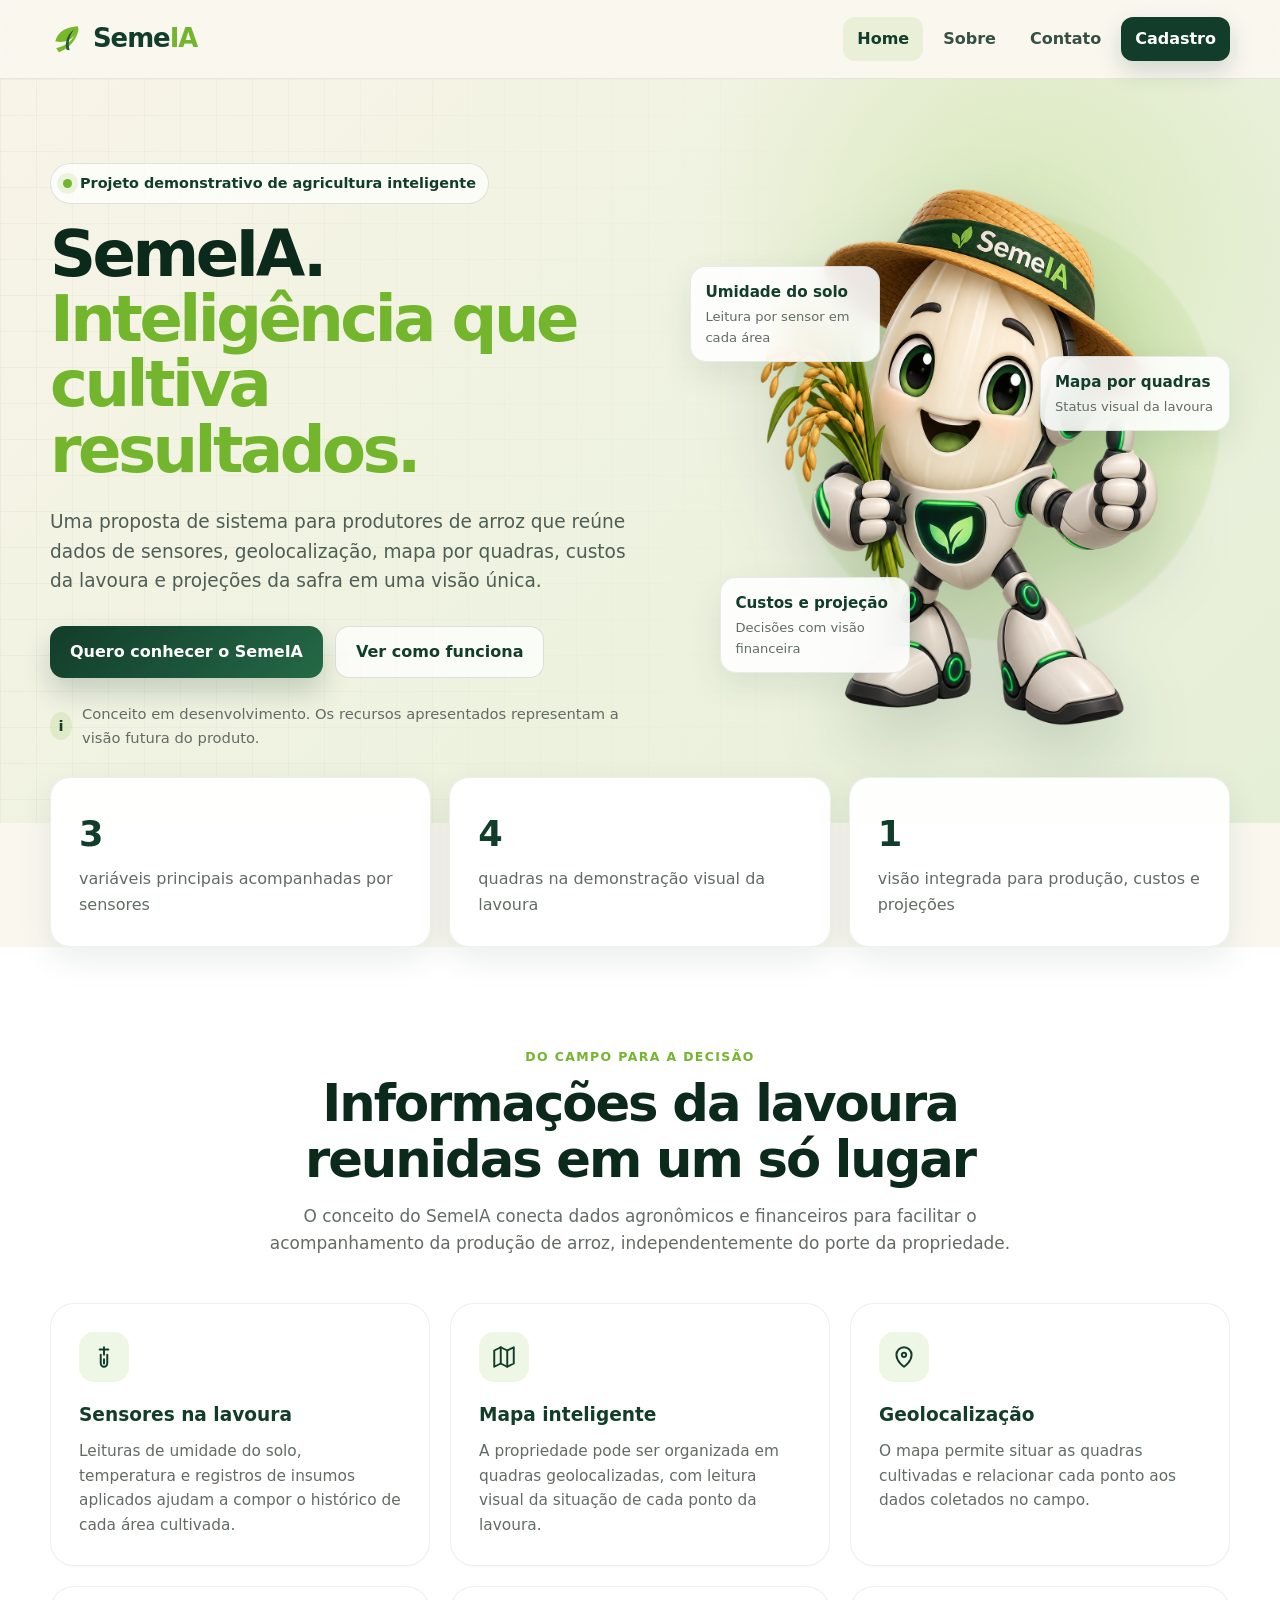
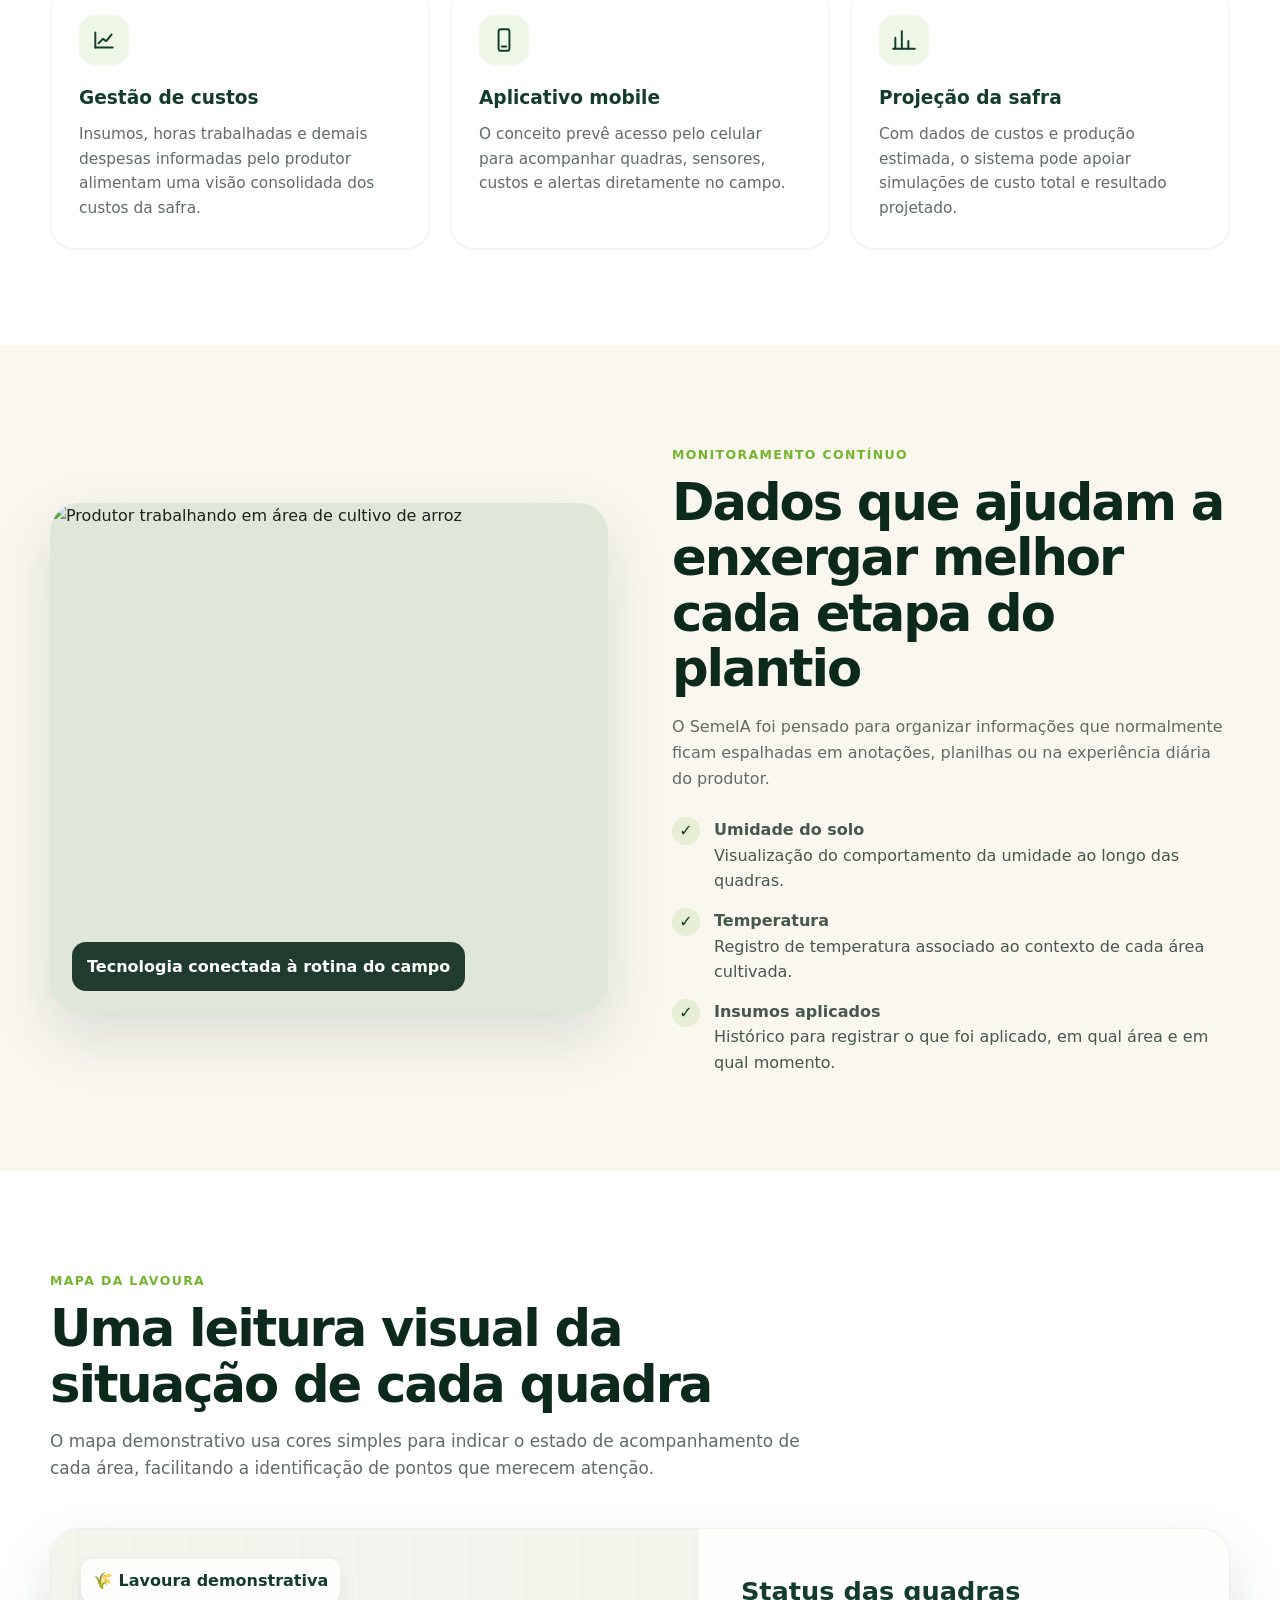
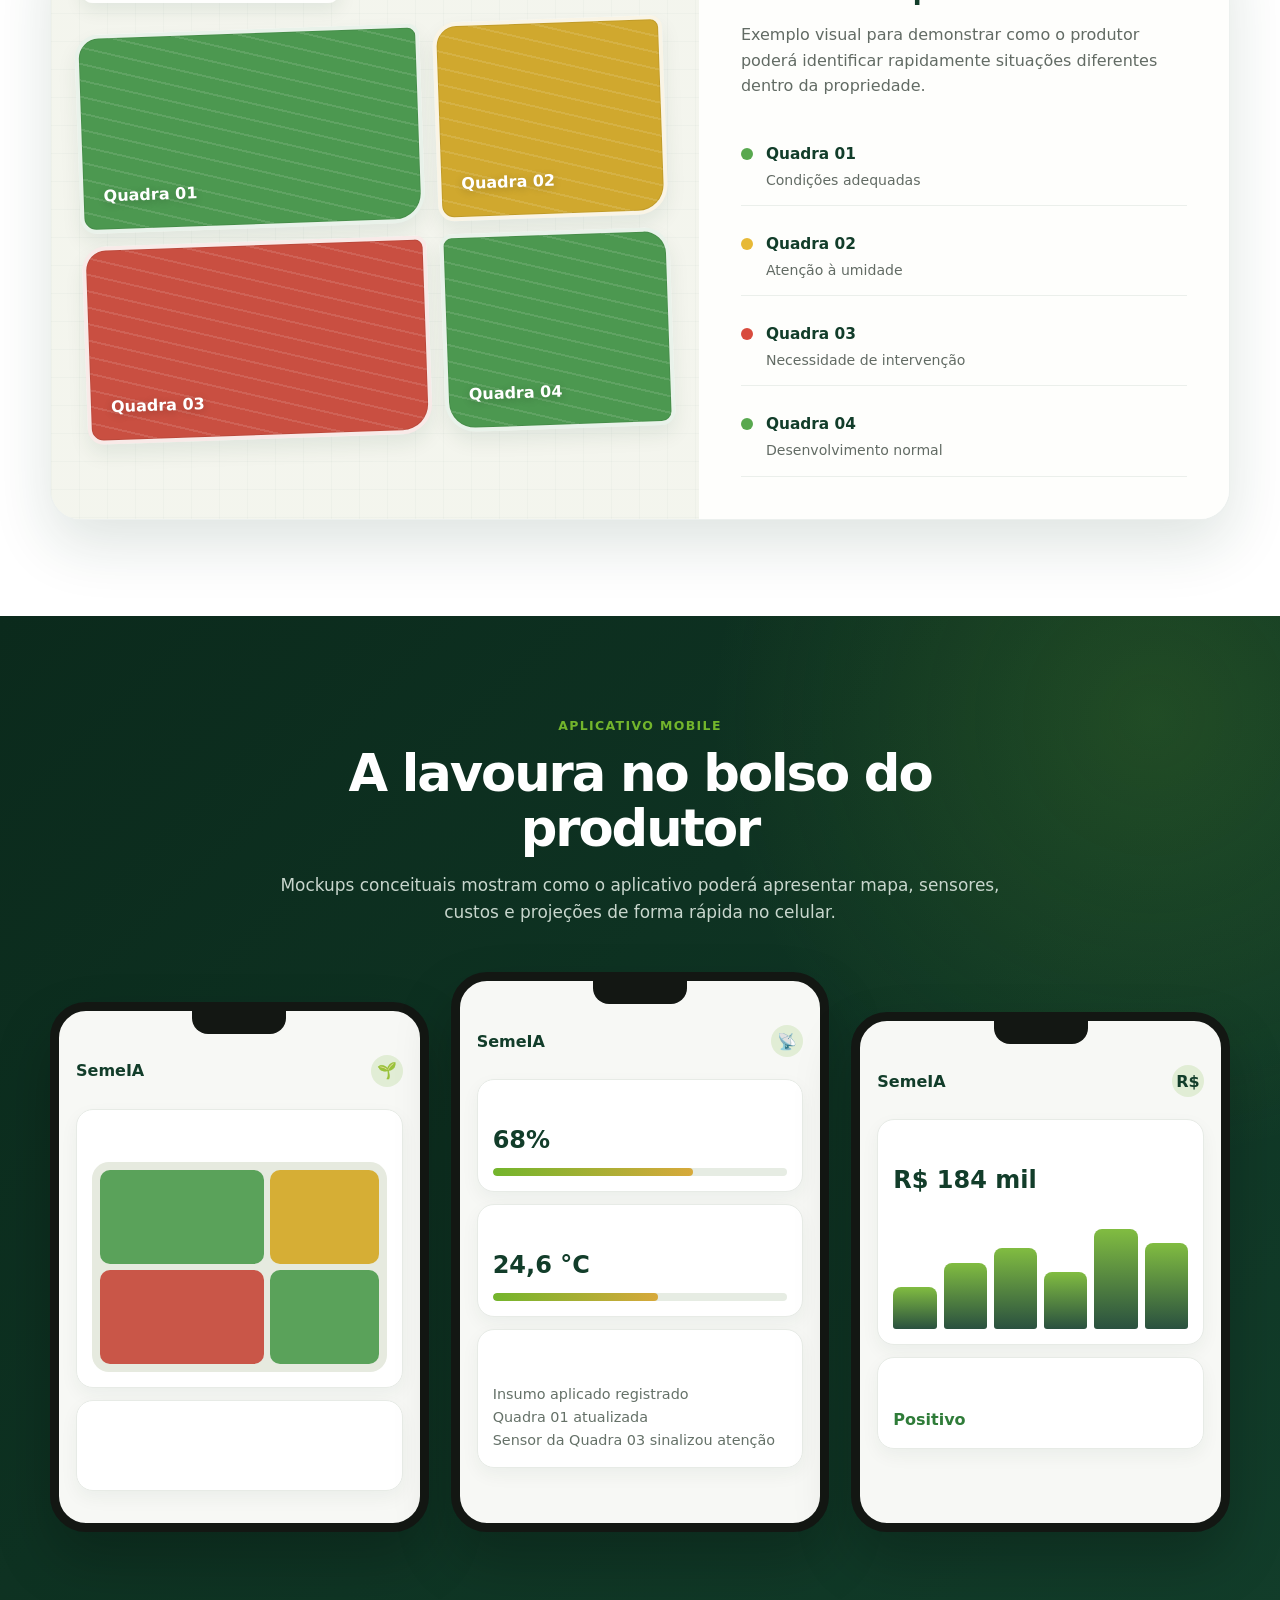
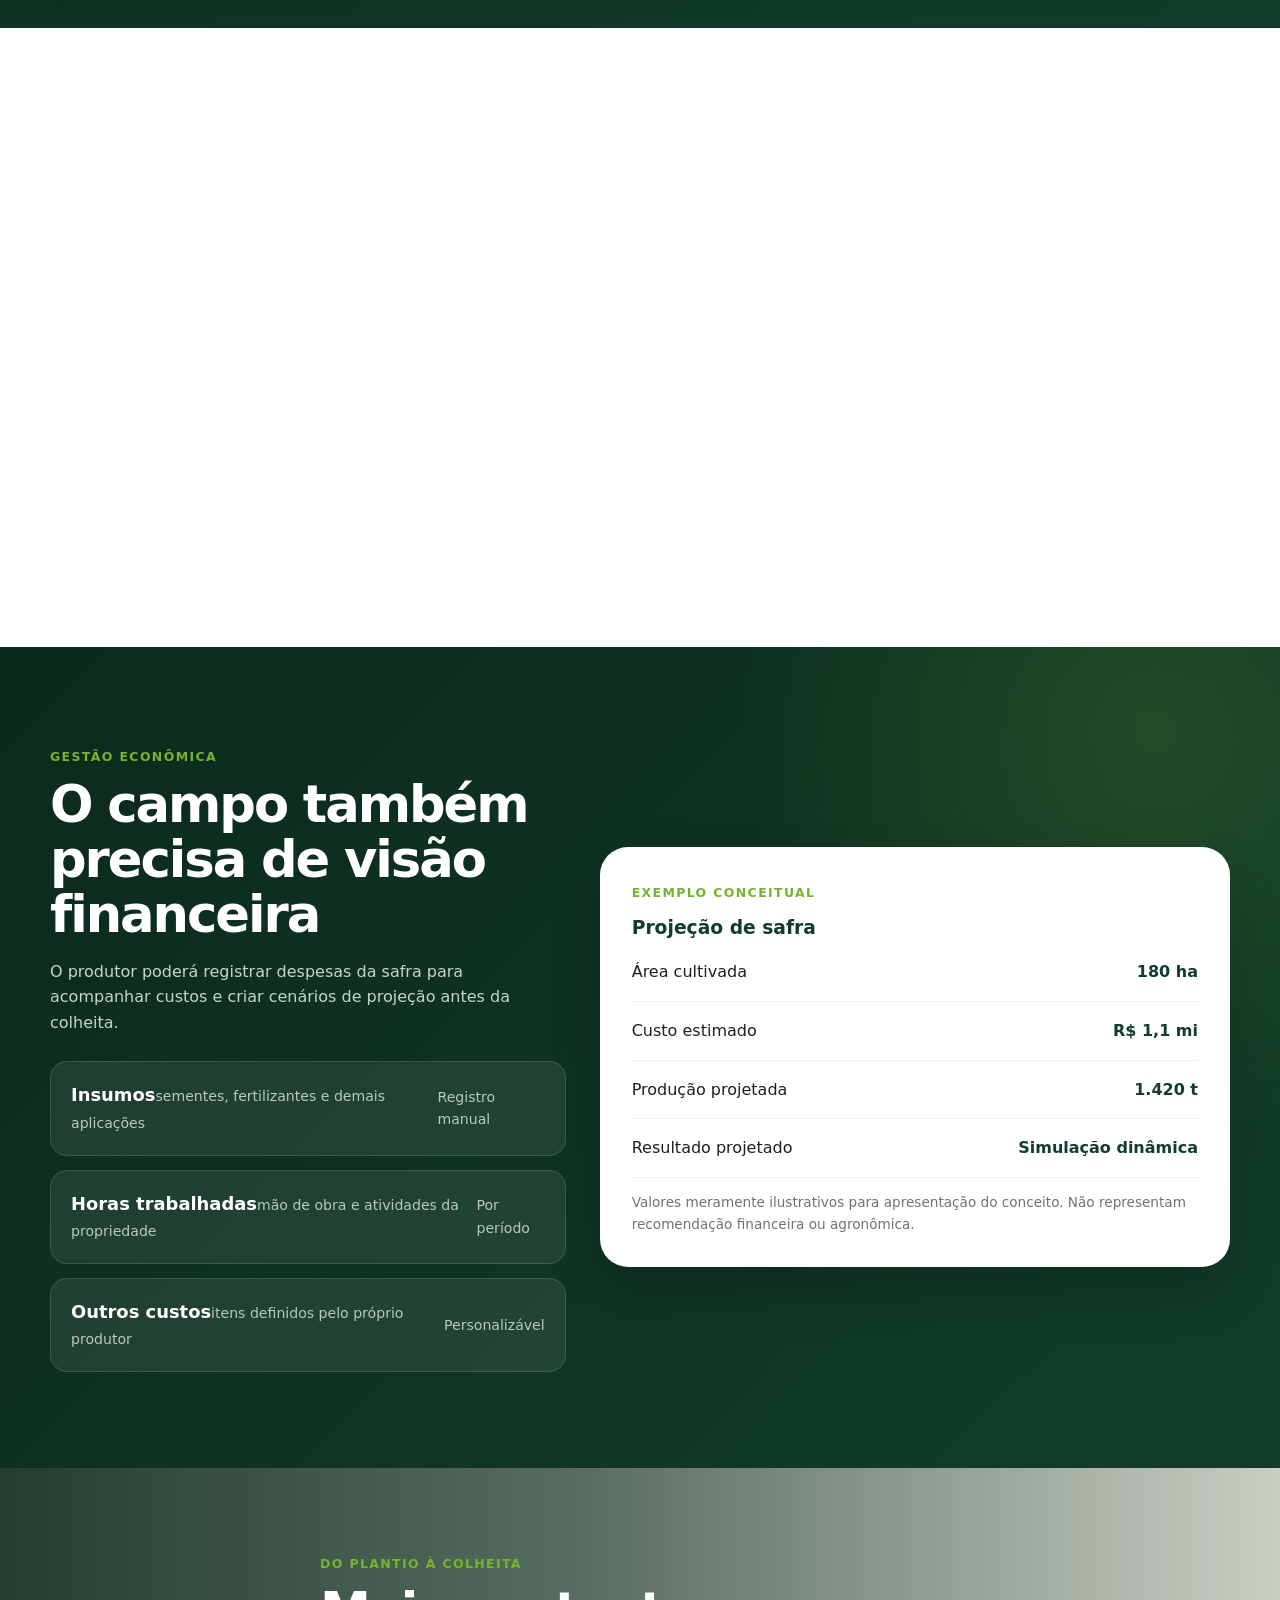
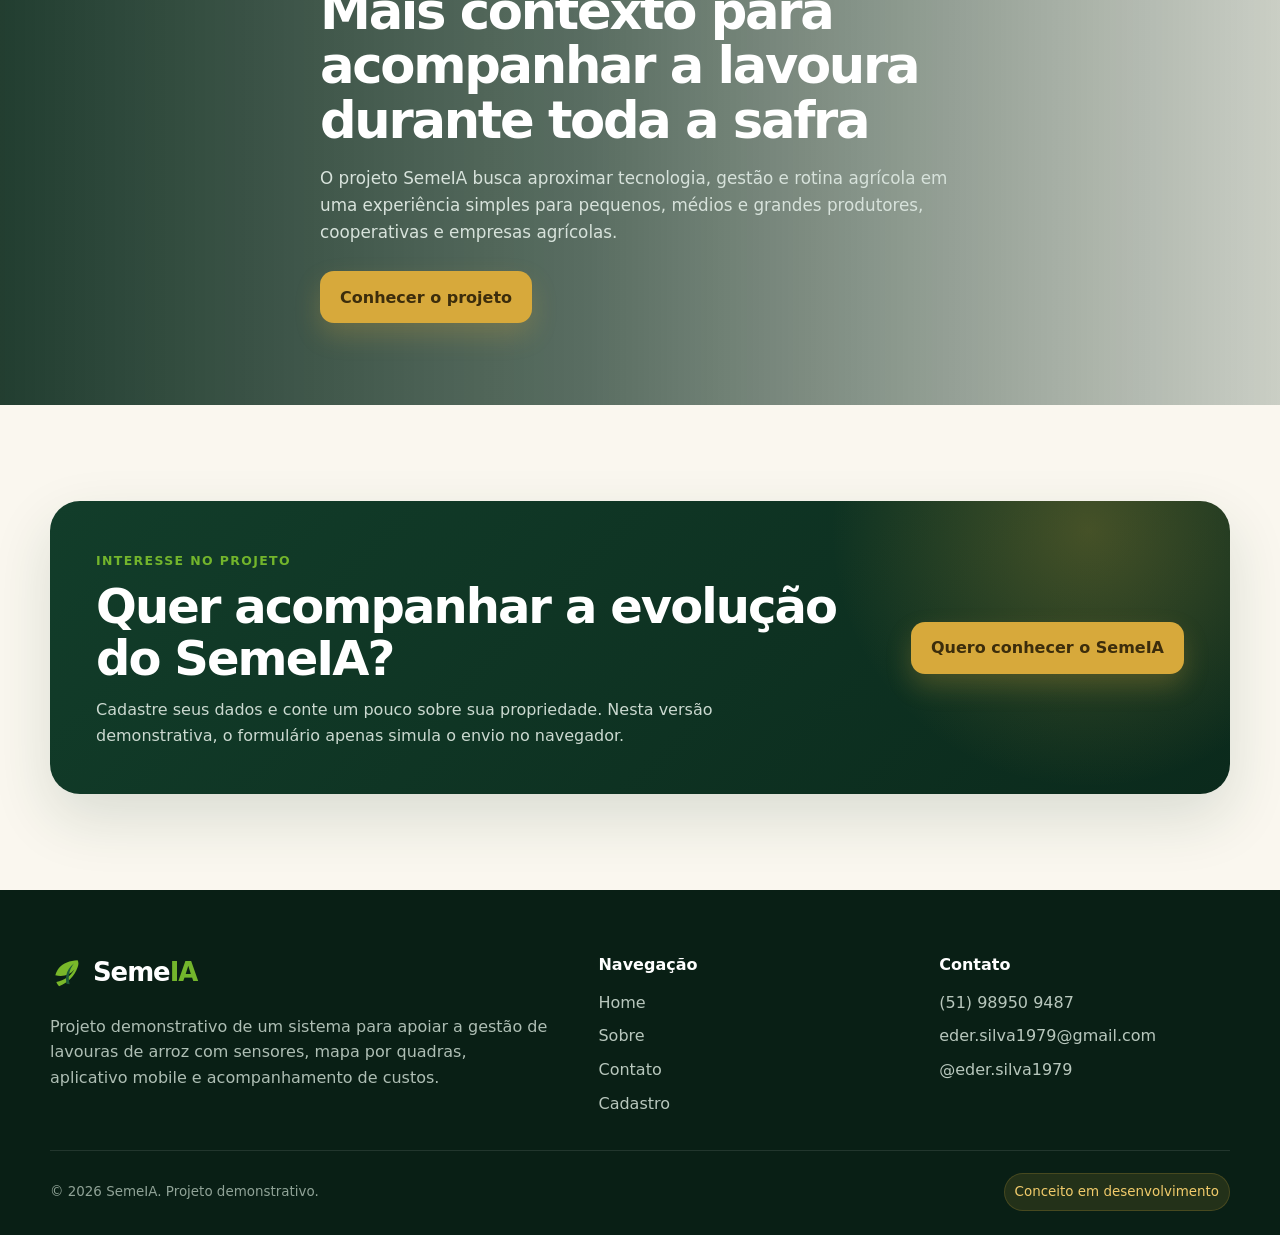
==== commit 01daa3a5: "Update image source paths in index.html" ====
--- a/index.html
+++ b/index.html
@@ -5,7 +5,7 @@
   <meta name="viewport" content="width=device-width, initial-scale=1">
   <meta name="description" content="SemeIA é um projeto demonstrativo de agricultura inteligente para apoiar produtores de arroz com sensores, mapa por quadras, gestão de custos e aplicativo mobile.">
   <title>SemeIA | Inteligência que cultiva resultados</title>
-  <link rel="icon" href="assets/folha.svg" type="image/svg+xml">
+  <link rel="icon" href="folha.svg" type="image/svg+xml">
   <link rel="preconnect" href="https://images.unsplash.com">
   <link rel="stylesheet" href="styles.css">
 </head>
@@ -15,7 +15,7 @@
   <header class="topbar">
     <div class="container navbar">
       <a class="brand" href="index.html" aria-label="SemeIA Home">
-        <img src="assets/folha.svg" alt="">
+        <img src="folha.svg" alt="">
         <span>Seme<strong>IA</strong></span>
       </a>
 
@@ -51,7 +51,7 @@
           <div class="sensor_chip sensor_chip_one"><strong>Umidade do solo</strong><span>Leitura por sensor em cada área</span></div>
           <div class="sensor_chip sensor_chip_two"><strong>Mapa por quadras</strong><span>Status visual da lavoura</span></div>
           <div class="sensor_chip sensor_chip_three"><strong>Custos e projeção</strong><span>Decisões com visão financeira</span></div>
-          <img class="mascot" src="assets/semeia_mascote.png" alt="SemeIA, mascote em formato de grão de arroz com elementos de tecnologia e agricultura">
+          <img class="mascot" src="semeia_mascote.png" alt="SemeIA, mascote em formato de grão de arroz com elementos de tecnologia e agricultura">
         </div>
       </div>
     </section>
@@ -260,7 +260,7 @@
     <div class="container">
       <div class="footer_grid">
         <div>
-          <a class="brand" href="index.html"><img src="assets/folha.svg" alt=""><span>Seme<strong>IA</strong></span></a>
+          <a class="brand" href="index.html"><img src="folha.svg" alt=""><span>Seme<strong>IA</strong></span></a>
           <p class="footer_about">Projeto demonstrativo de um sistema para apoiar a gestão de lavouras de arroz com sensores, mapa por quadras, aplicativo mobile e acompanhamento de custos.</p>
         </div>
         <div>
